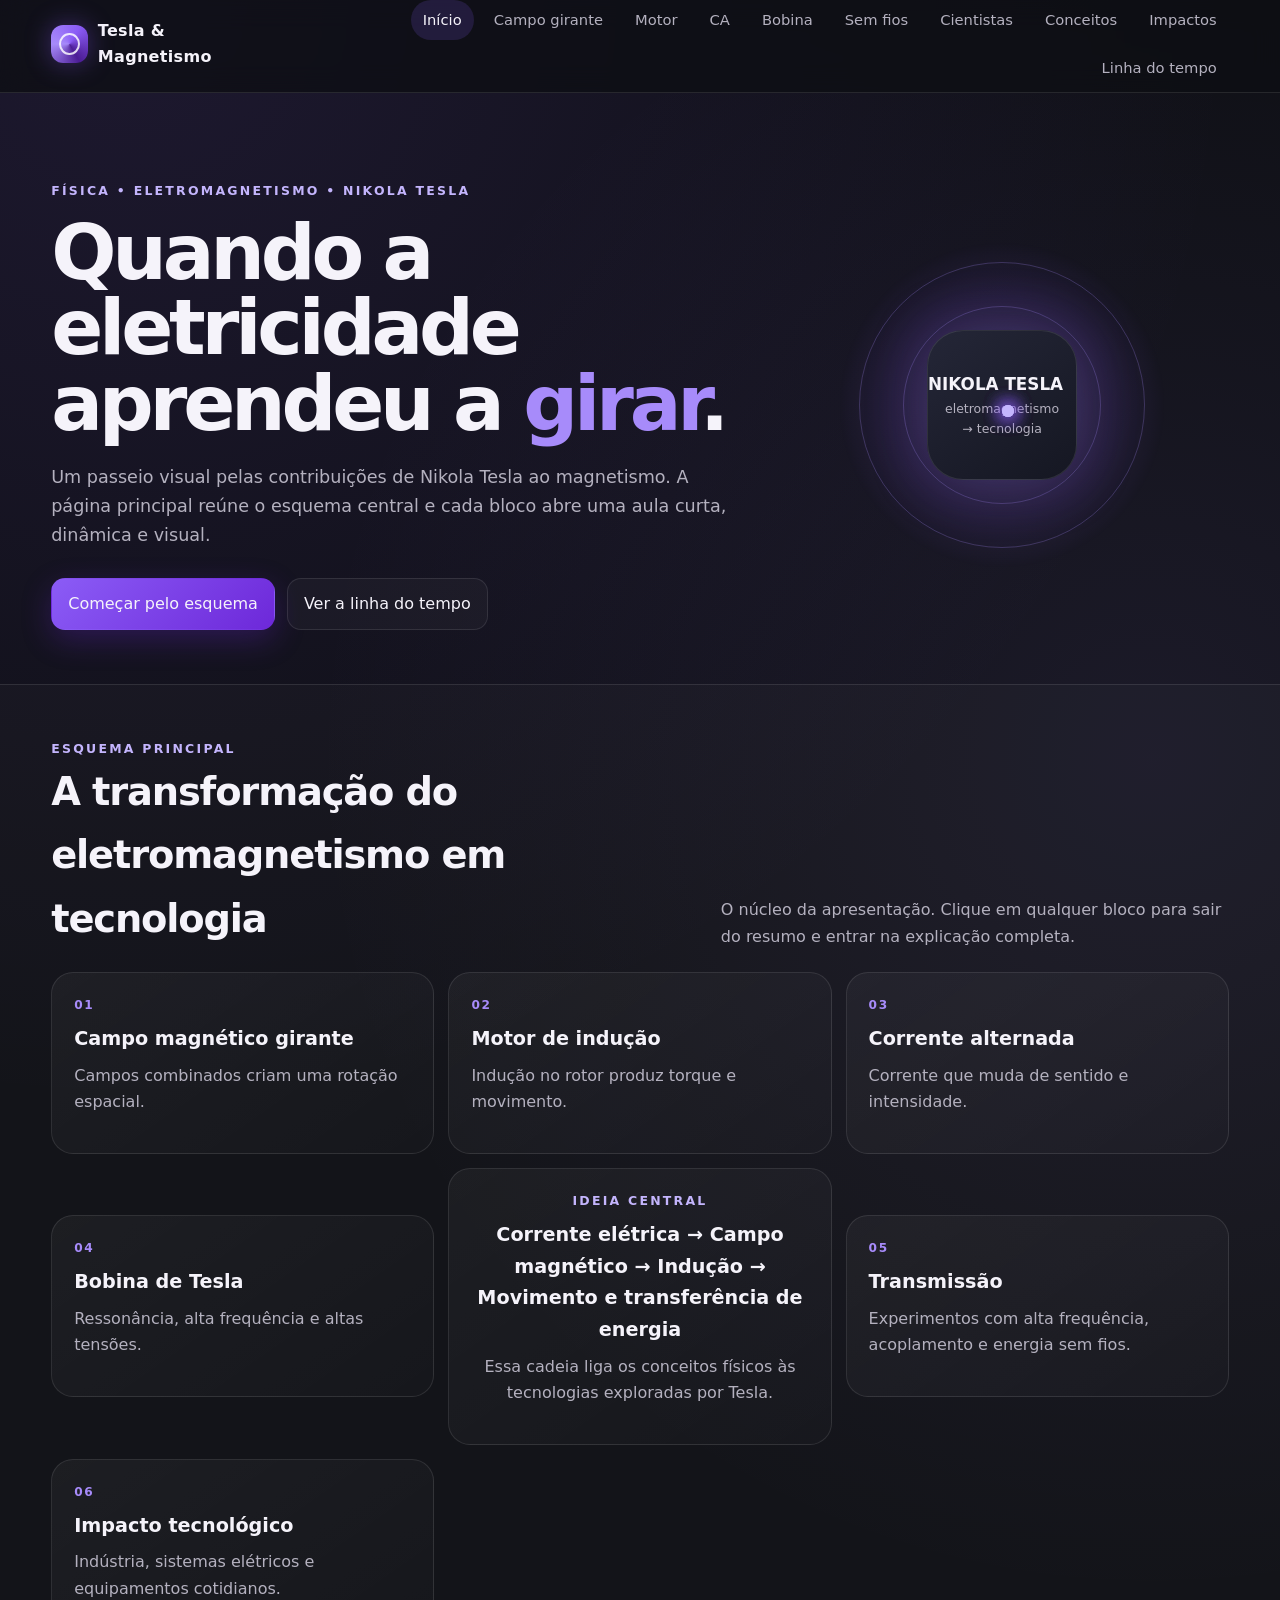
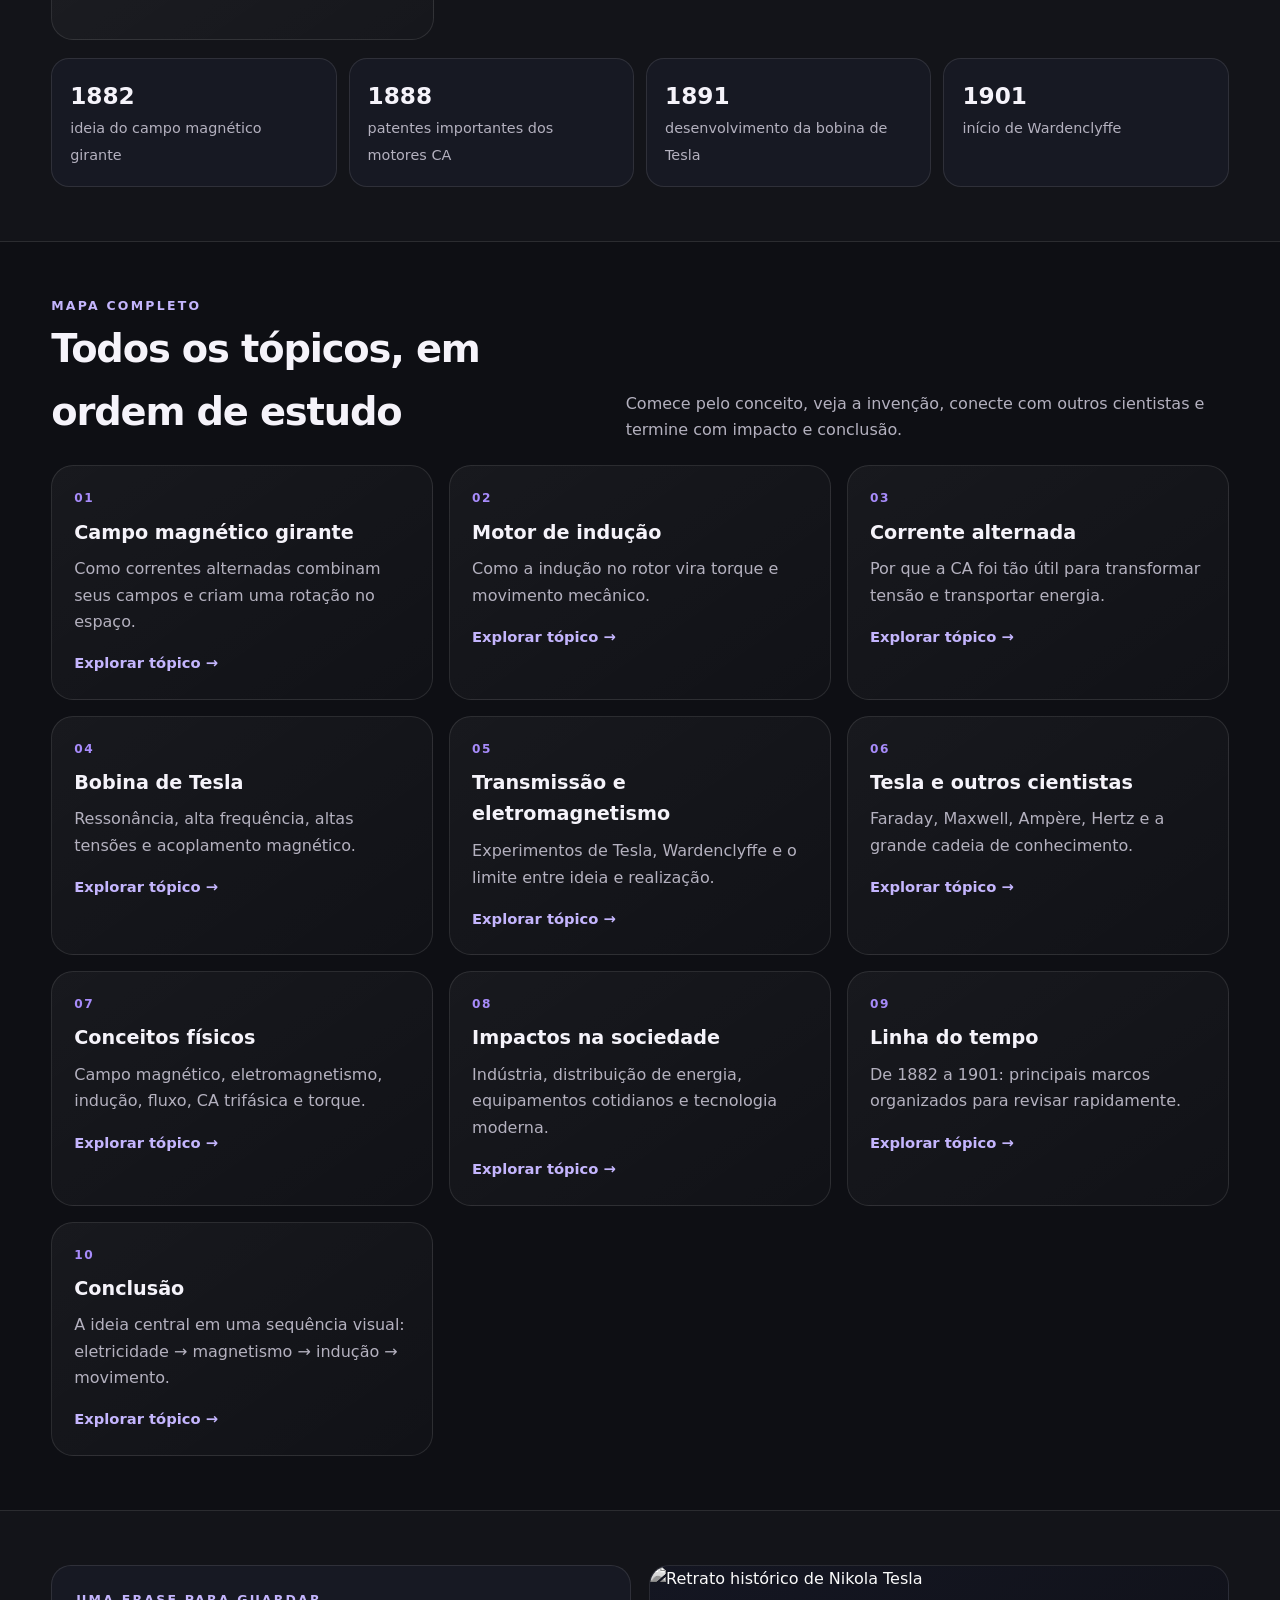
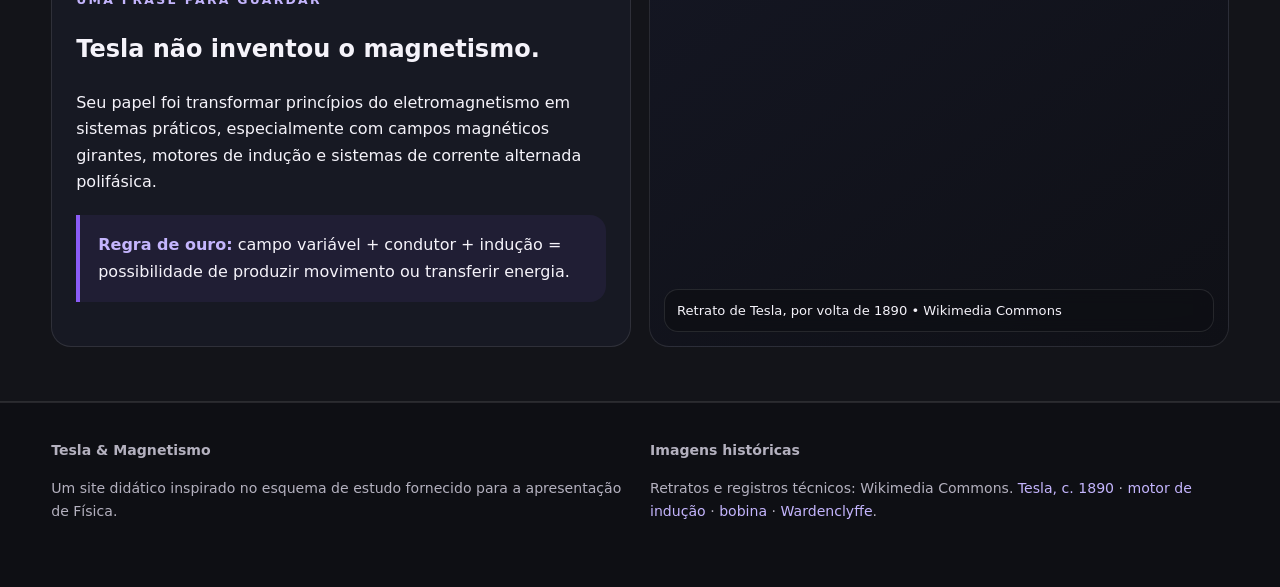
==== index.html @ 9c788060 "Add files via upload" ====
<!doctype html><html lang="pt-BR"><head><meta charset="utf-8"><meta name="viewport" content="width=device-width,initial-scale=1"><meta name="theme-color" content="#8b5cf6"><title>Tesla & Magnetismo | Início</title><link rel="stylesheet" href="style.css"></head><body><header class="topbar"><nav class="nav container">
  <a class="brand" href="index.html"><span class="brand-mark"></span><span>Tesla & Magnetismo</span></a>
  <div class="nav-links">
    <a href="index.html">Início</a>
    <a href="campo-magnetico.html">Campo girante</a>
    <a href="motor-inducao.html">Motor</a>
    <a href="corrente-alternada.html">CA</a>
    <a href="bobina-tesla.html">Bobina</a>
    <a href="transmissao.html">Sem fios</a>
    <a href="cientistas.html">Cientistas</a>
    <a href="conceitos.html">Conceitos</a>
    <a href="impactos.html">Impactos</a>
    <a href="linha-do-tempo.html">Linha do tempo</a>
  </div>
</nav>
<div class="progress"></div></header><main><section class="hero"><div class="container hero-grid"><div class="fade-in"><div class="eyebrow">Física • Eletromagnetismo • Nikola Tesla</div><h1>Quando a eletricidade aprendeu a <span style="color:var(--purple-2)">girar</span>.</h1><p class="lead">Um passeio visual pelas contribuições de Nikola Tesla ao magnetismo. A página principal reúne o esquema central e cada bloco abre uma aula curta, dinâmica e visual.</p><div class="hero-actions"><a class="btn primary" href="#esquema">Começar pelo esquema</a><a class="btn" href="linha-do-tempo.html">Ver a linha do tempo</a></div></div><div class="hero-art"><div class="core"><div class="orbit-dot"></div><div class="orbit-dot"></div><div class="orbit-dot"></div><div class="orbit-dot"></div><div class="core-center"><div><strong>NIKOLA TESLA</strong><span>eletromagnetismo → tecnologia</span></div></div></div></div></div></section>
<section class="section alt" id="esquema"><div class="container"><div class="section-head"><div><div class="eyebrow">Esquema principal</div><h2>A transformação do eletromagnetismo em tecnologia</h2></div><p>O núcleo da apresentação. Clique em qualquer bloco para sair do resumo e entrar na explicação completa.</p></div>
<div class="schema"><a class="card schema-card reveal" href="campo-magnetico.html"><div class="num">01</div><h3>Campo magnético girante</h3><p>Campos combinados criam uma rotação espacial.</p></a><a class="card schema-card reveal" href="motor-inducao.html"><div class="num">02</div><h3>Motor de indução</h3><p>Indução no rotor produz torque e movimento.</p></a><a class="card schema-card reveal" href="corrente-alternada.html"><div class="num">03</div><h3>Corrente alternada</h3><p>Corrente que muda de sentido e intensidade.</p></a><div class="schema-center card reveal"><div><div class="eyebrow">Ideia central</div><h3>Corrente elétrica → Campo magnético → Indução → Movimento e transferência de energia</h3><p>Essa cadeia liga os conceitos físicos às tecnologias exploradas por Tesla.</p></div></div><a class="card schema-card reveal" href="bobina-tesla.html"><div class="num">04</div><h3>Bobina de Tesla</h3><p>Ressonância, alta frequência e altas tensões.</p></a><a class="card schema-card reveal" href="transmissao.html"><div class="num">05</div><h3>Transmissão</h3><p>Experimentos com alta frequência, acoplamento e energia sem fios.</p></a><a class="card schema-card reveal" href="impactos.html"><div class="num">06</div><h3>Impacto tecnológico</h3><p>Indústria, sistemas elétricos e equipamentos cotidianos.</p></a></div>
<div class="fact-strip"><div class="metric reveal"><b>1882</b><span>ideia do campo magnético girante</span></div><div class="metric reveal"><b>1888</b><span>patentes importantes dos motores CA</span></div><div class="metric reveal"><b>1891</b><span>desenvolvimento da bobina de Tesla</span></div><div class="metric reveal"><b>1901</b><span>início de Wardenclyffe</span></div></div></div></section>
<section class="section"><div class="container"><div class="section-head"><div><div class="eyebrow">Mapa completo</div><h2>Todos os tópicos, em ordem de estudo</h2></div><p>Comece pelo conceito, veja a invenção, conecte com outros cientistas e termine com impacto e conclusão.</p></div><div class="grid"><article class="card reveal"><div class="num">01</div><h3>Campo magnético girante</h3><p>Como correntes alternadas combinam seus campos e criam uma rotação no espaço.</p><a class="card-link" href="campo-magnetico.html">Explorar tópico →</a></article><article class="card reveal"><div class="num">02</div><h3>Motor de indução</h3><p>Como a indução no rotor vira torque e movimento mecânico.</p><a class="card-link" href="motor-inducao.html">Explorar tópico →</a></article><article class="card reveal"><div class="num">03</div><h3>Corrente alternada</h3><p>Por que a CA foi tão útil para transformar tensão e transportar energia.</p><a class="card-link" href="corrente-alternada.html">Explorar tópico →</a></article><article class="card reveal"><div class="num">04</div><h3>Bobina de Tesla</h3><p>Ressonância, alta frequência, altas tensões e acoplamento magnético.</p><a class="card-link" href="bobina-tesla.html">Explorar tópico →</a></article><article class="card reveal"><div class="num">05</div><h3>Transmissão e eletromagnetismo</h3><p>Experimentos de Tesla, Wardenclyffe e o limite entre ideia e realização.</p><a class="card-link" href="transmissao.html">Explorar tópico →</a></article><article class="card reveal"><div class="num">06</div><h3>Tesla e outros cientistas</h3><p>Faraday, Maxwell, Ampère, Hertz e a grande cadeia de conhecimento.</p><a class="card-link" href="cientistas.html">Explorar tópico →</a></article><article class="card reveal"><div class="num">07</div><h3>Conceitos físicos</h3><p>Campo magnético, eletromagnetismo, indução, fluxo, CA trifásica e torque.</p><a class="card-link" href="conceitos.html">Explorar tópico →</a></article><article class="card reveal"><div class="num">08</div><h3>Impactos na sociedade</h3><p>Indústria, distribuição de energia, equipamentos cotidianos e tecnologia moderna.</p><a class="card-link" href="impactos.html">Explorar tópico →</a></article><article class="card reveal"><div class="num">09</div><h3>Linha do tempo</h3><p>De 1882 a 1901: principais marcos organizados para revisar rapidamente.</p><a class="card-link" href="linha-do-tempo.html">Explorar tópico →</a></article><article class="card reveal"><div class="num">10</div><h3>Conclusão</h3><p>A ideia central em uma sequência visual: eletricidade → magnetismo → indução → movimento.</p><a class="card-link" href="conclusao.html">Explorar tópico →</a></article></div></div></section>
<section class="section alt"><div class="container"><div class="lesson"><div class="text-panel reveal"><div class="eyebrow">Uma frase para guardar</div><h2>Tesla não inventou o magnetismo.</h2><p>Seu papel foi transformar princípios do eletromagnetismo em sistemas práticos, especialmente com campos magnéticos girantes, motores de indução e sistemas de corrente alternada polifásica.</p><div class="callout"><strong>Regra de ouro:</strong> campo variável + condutor + indução = possibilidade de produzir movimento ou transferir energia.</div></div><div class="visual reveal"><img src="https://commons.wikimedia.org/wiki/Special:Redirect/file/Nikola_Tesla_around_1890.jpg" alt="Retrato histórico de Nikola Tesla" style="height:100%;width:100%;object-fit:cover;object-position:center 25%;filter:grayscale(1) contrast(1.05)"><div style="position:absolute;inset:auto 14px 14px 14px;padding:10px 12px;background:rgba(14,15,20,.76);backdrop-filter:blur(8px);border:1px solid var(--line);border-radius:14px;font-size:.82rem">Retrato de Tesla, por volta de 1890 • Wikimedia Commons</div></div></div></div></section></main><footer class="footer"><div class="container footer-grid"><div><strong>Tesla & Magnetismo</strong><p>Um site didático inspirado no esquema de estudo fornecido para a apresentação de Física.</p></div><div class="credits"><strong>Imagens históricas</strong><p>Retratos e registros técnicos: Wikimedia Commons. <a href="https://commons.wikimedia.org/wiki/File:Nikola_Tesla_around_1890.jpg" target="_blank" rel="noopener">Tesla, c. 1890</a> · <a href="https://commons.wikimedia.org/wiki/File:Tesla%27s_induction_motor.jpg" target="_blank" rel="noopener">motor de indução</a> · <a href="https://commons.wikimedia.org/wiki/File:Tesla_lab_coil1.jpg" target="_blank" rel="noopener">bobina</a> · <a href="https://commons.wikimedia.org/wiki/File:Wardenclyffe_Tower.jpg" target="_blank" rel="noopener">Wardenclyffe</a>.</p></div></div></footer><script src="script.js"></script></body></html>
---- style.css ----
:root{
  --bg:#0e0f14;
  --panel:#171923;
  --panel-2:#1e202d;
  --line:rgba(255,255,255,.10);
  --text:#f5f3fa;
  --muted:#b4b1bf;
  --purple:#8b5cf6;
  --purple-2:#a78bfa;
  --purple-3:#c4b5fd;
  --glow:rgba(139,92,246,.38);
  --gray:#2a2d3a;
  --max:1180px;
  --radius:22px;
}
*{box-sizing:border-box}
html{scroll-behavior:smooth}
body{margin:0;background:radial-gradient(circle at 10% 0%,rgba(139,92,246,.12),transparent 28%),radial-gradient(circle at 90% 20%,rgba(167,139,250,.09),transparent 26%),var(--bg);color:var(--text);font-family:Inter,ui-sans-serif,system-ui,-apple-system,BlinkMacSystemFont,"Segoe UI",sans-serif;line-height:1.65}
a{color:inherit;text-decoration:none}
img{max-width:100%;display:block}
.container{width:min(var(--max),92vw);margin:auto}
.topbar{position:sticky;top:0;z-index:50;background:rgba(14,15,20,.78);backdrop-filter:blur(14px);border-bottom:1px solid var(--line)}
.nav{min-height:68px;display:flex;align-items:center;justify-content:space-between;gap:20px}
.brand{display:flex;align-items:center;gap:10px;font-weight:800;letter-spacing:.02em}
.brand-mark{width:38px;height:38px;border-radius:12px;background:conic-gradient(from 30deg,var(--purple),#4c1d95,var(--purple-2),var(--purple));box-shadow:0 0 26px var(--glow);position:relative}
.brand-mark:after{content:"";position:absolute;inset:8px;border:2px solid rgba(255,255,255,.82);border-radius:50%}
.nav-links{display:flex;flex-wrap:wrap;gap:8px;justify-content:flex-end}
.nav-links a{padding:8px 12px;border-radius:999px;color:var(--muted);font-size:.92rem}
.nav-links a:hover,.nav-links a.active{color:var(--text);background:rgba(139,92,246,.16)}
.progress{height:3px;background:linear-gradient(90deg,var(--purple),var(--purple-3));transform-origin:left;transform:scaleX(0)}
.hero{padding:88px 0 54px;position:relative;overflow:hidden}
.hero-grid{display:grid;grid-template-columns:1.2fr .8fr;align-items:center;gap:44px}
.eyebrow{text-transform:uppercase;letter-spacing:.18em;font-size:.78rem;color:var(--purple-3);font-weight:800}
h1{font-size:clamp(2.8rem,6vw,5.6rem);line-height:.98;margin:14px 0 22px;letter-spacing:-.055em}
.lead{font-size:1.1rem;color:var(--muted);max-width:700px}
.hero-actions{display:flex;gap:12px;flex-wrap:wrap;margin-top:28px}
.btn{display:inline-flex;align-items:center;justify-content:center;gap:8px;padding:12px 16px;border-radius:14px;border:1px solid var(--line);transition:.25s;background:rgba(255,255,255,.03)}
.btn.primary{background:linear-gradient(135deg,var(--purple),#6d28d9);border-color:transparent;box-shadow:0 10px 30px rgba(109,40,217,.28)}
.btn:hover{transform:translateY(-2px);border-color:rgba(196,181,253,.35)}
.hero-art{position:relative;min-height:410px;display:grid;place-items:center}
.core{width:min(330px,65vw);aspect-ratio:1;border-radius:50%;display:grid;place-items:center;background:radial-gradient(circle,rgba(196,181,253,.18),rgba(139,92,246,.12) 45%,transparent 70%);position:relative}
.core:before,.core:after{content:"";position:absolute;border:1px solid rgba(167,139,250,.25);border-radius:50%}
.core:before{inset:22px;animation:spin 16s linear infinite}.core:after{inset:66px;animation:spin-rev 10s linear infinite}
.core-center{width:150px;height:150px;border-radius:36px;background:linear-gradient(145deg,#242637,#151722);border:1px solid var(--line);display:grid;place-items:center;box-shadow:0 0 60px rgba(139,92,246,.25)}
.core-center strong{font-size:1.05rem;display:block}.core-center span{font-size:.78rem;color:var(--muted);display:block;text-align:center;padding:0 15px}
.orbit-dot{position:absolute;width:12px;height:12px;border-radius:50%;background:var(--purple-3);box-shadow:0 0 18px var(--purple);animation:orbit 6s linear infinite;top:50%;left:50%;transform-origin:-130px 0}
.orbit-dot:nth-child(2){animation-delay:-1.5s;transform-origin:-95px 0}.orbit-dot:nth-child(3){animation-delay:-3s;transform-origin:-160px 0}.orbit-dot:nth-child(4){animation-delay:-4.5s;transform-origin:-110px 0}
.section{padding:54px 0}.section.alt{background:rgba(255,255,255,.018);border-block:1px solid var(--line)}
.section-head{display:flex;align-items:end;justify-content:space-between;gap:20px;margin-bottom:22px}.section-head h2{margin:0;font-size:clamp(1.7rem,3vw,2.6rem);letter-spacing:-.03em}.section-head p{margin:0;color:var(--muted);max-width:640px}
.grid{display:grid;grid-template-columns:repeat(3,1fr);gap:16px}.grid.two{grid-template-columns:repeat(2,1fr)}
.card{background:linear-gradient(145deg,rgba(255,255,255,.045),rgba(255,255,255,.015));border:1px solid var(--line);border-radius:var(--radius);padding:22px;position:relative;overflow:hidden;transition:.28s}.card:hover{transform:translateY(-5px);border-color:rgba(167,139,250,.35);box-shadow:0 16px 45px rgba(0,0,0,.26)}
.card .num{font-size:.76rem;color:var(--purple-2);font-weight:800;letter-spacing:.13em;text-transform:uppercase}.card h3{margin:8px 0 8px;font-size:1.2rem}.card p{color:var(--muted);margin:0 0 15px}.card-link{color:var(--purple-3);font-weight:700;font-size:.92rem}
.schema{display:grid;grid-template-columns:repeat(3,1fr);gap:14px;align-items:center;position:relative}.schema-center{grid-column:2;grid-row:2;min-height:160px;display:grid;place-items:center;text-align:center}.schema-card{min-height:145px}.arrow{display:grid;place-items:center;color:var(--purple-3);font-size:1.5rem}
.fact-strip{display:grid;grid-template-columns:repeat(4,1fr);gap:12px;margin-top:18px}.metric{padding:18px;background:var(--panel);border:1px solid var(--line);border-radius:18px}.metric b{display:block;font-size:1.45rem}.metric span{color:var(--muted);font-size:.9rem}
.page-hero{padding:58px 0 26px}.breadcrumbs{color:var(--muted);font-size:.9rem;margin-bottom:18px}.page-title{display:grid;grid-template-columns:1fr .72fr;gap:28px;align-items:center}.page-title h1{font-size:clamp(2.4rem,5vw,4.4rem);margin:0 0 16px}.hero-photo{border-radius:22px;overflow:hidden;border:1px solid var(--line);background:#111}.hero-photo img{width:100%;height:360px;object-fit:cover}.caption{padding:10px 14px;background:#12131a;color:var(--muted);font-size:.78rem}
.callout{border-left:4px solid var(--purple);background:rgba(139,92,246,.08);padding:17px 18px;border-radius:0 16px 16px 0;margin:20px 0}.callout strong{color:var(--purple-3)}
.lesson{display:grid;grid-template-columns:1fr 1fr;gap:18px;align-items:stretch}.visual{min-height:300px;background:linear-gradient(145deg,#141622,#0f1016);border:1px solid var(--line);border-radius:20px;display:grid;place-items:center;overflow:hidden;position:relative}.text-panel{padding:24px;border-radius:20px;background:var(--panel);border:1px solid var(--line)}
.pills{display:flex;flex-wrap:wrap;gap:8px}.pill{padding:7px 10px;border-radius:999px;background:rgba(139,92,246,.12);border:1px solid rgba(167,139,250,.2);color:var(--purple-3);font-size:.83rem}
.steps{display:grid;gap:12px}.step{display:grid;grid-template-columns:46px 1fr;gap:14px;align-items:start;padding:15px;border-radius:18px;background:var(--panel);border:1px solid var(--line)}.step-no{width:46px;height:46px;border-radius:14px;background:rgba(139,92,246,.16);display:grid;place-items:center;color:var(--purple-3);font-weight:800}.step h4{margin:0 0 4px}.step p{margin:0;color:var(--muted)}
.accordion{border:1px solid var(--line);border-radius:16px;overflow:hidden}.acc-item+ .acc-item{border-top:1px solid var(--line)}.acc-btn{width:100%;display:flex;justify-content:space-between;gap:12px;border:0;background:var(--panel);color:var(--text);padding:17px 18px;text-align:left;font:inherit;cursor:pointer}.acc-content{max-height:0;overflow:hidden;transition:max-height .3s ease;background:#13141b}.acc-content>div{padding:0 18px 17px;color:var(--muted)}
.timeline{position:relative;padding:10px 0}.timeline:before{content:"";position:absolute;left:18px;top:0;bottom:0;width:2px;background:linear-gradient(var(--purple),rgba(139,92,246,.05))}.time-item{position:relative;padding:0 0 20px 58px}.time-dot{position:absolute;left:9px;top:5px;width:20px;height:20px;border-radius:50%;background:#171923;border:2px solid var(--purple-2);box-shadow:0 0 16px var(--glow)}.time-btn{display:block;width:100%;text-align:left;border:1px solid var(--line);background:var(--panel);color:var(--text);padding:17px;border-radius:18px;cursor:pointer}.time-btn small{color:var(--purple-3);font-weight:800}.time-btn h3{margin:6px 0}.time-detail{display:none;color:var(--muted);padding:12px 2px 0}.time-item.open .time-detail{display:block}
.wave-wrap{width:92%;max-width:620px}.wave-svg{width:100%;height:auto;overflow:visible}.wave-path{fill:none;stroke:var(--purple-3);stroke-width:3;filter:drop-shadow(0 0 8px rgba(139,92,246,.45))}.grid-line{stroke:rgba(255,255,255,.08);stroke-width:1}.wave-controls{display:flex;gap:12px;align-items:center;justify-content:center;margin-top:15px}.wave-controls input{accent-color:var(--purple);width:220px}
.rotor-scene{width:280px;height:280px;border:1px solid rgba(167,139,250,.22);border-radius:50%;position:relative;background:radial-gradient(circle,rgba(139,92,246,.09),transparent 55%)}.rotor{position:absolute;inset:74px;border-radius:50%;border:12px solid #55596b;display:grid;place-items:center;animation:spin 3.2s linear infinite}.rotor-core{width:62px;height:62px;border-radius:50%;background:#262938;border:1px solid var(--line)}.coil-arm{position:absolute;width:55px;height:16px;background:linear-gradient(90deg,#5b5e70,var(--purple-2));border-radius:999px;left:112px;top:45px;transform-origin:28px 95px;transform:rotate(0deg)}.coil-arm.a{transform:rotate(0deg)}.coil-arm.b{transform:rotate(120deg)}.coil-arm.c{transform:rotate(240deg)}
.coil-visual{width:260px;height:320px;position:relative}.coil-body{position:absolute;left:50%;transform:translateX(-50%);bottom:30px;width:110px;height:210px;border-radius:55px 55px 38px 38px;background:repeating-linear-gradient(to bottom,#6b4bb8 0 5px,#2a203f 5px 10px);border:1px solid rgba(196,181,253,.35);box-shadow:0 0 34px rgba(139,92,246,.18)}.coil-top{position:absolute;left:50%;transform:translateX(-50%);top:12px;width:150px;height:64px;border-radius:50%;background:radial-gradient(circle at 42% 38%,#e8dcff,#8b5cf6 45%,#2c2142 70%);filter:drop-shadow(0 0 20px rgba(139,92,246,.5))}.spark{position:absolute;width:3px;height:78px;background:linear-gradient(var(--purple-3),transparent);top:54px;left:128px;transform-origin:bottom center;animation:zap .85s infinite alternate;filter:drop-shadow(0 0 10px var(--purple-3))}.spark.s2{transform:rotate(25deg);animation-delay:.2s}.spark.s3{transform:rotate(-25deg);animation-delay:.4s}
.flow{display:grid;grid-template-columns:repeat(5,1fr);gap:8px;width:92%;max-width:760px;align-items:center}.station{padding:14px 8px;text-align:center;border:1px solid var(--line);border-radius:16px;background:var(--panel);font-size:.85rem}.pulse{height:3px;background:var(--line);position:relative;overflow:hidden}.pulse:after{content:"";position:absolute;inset:0;width:32%;background:linear-gradient(90deg,transparent,var(--purple-3),transparent);animation:flow 1.5s linear infinite}
.chain{display:grid;grid-template-columns:repeat(4,1fr);gap:0;align-items:center}.chain .node{padding:18px 14px;border:1px solid var(--line);background:var(--panel);text-align:center;position:relative}.chain .node:first-child{border-radius:18px 0 0 18px}.chain .node:last-child{border-radius:0 18px 18px 0}.chain .node:not(:last-child):after{content:"→";position:absolute;right:-13px;top:50%;transform:translateY(-50%);z-index:2;color:var(--purple-3);font-size:1.6rem}
.filter-row{display:flex;flex-wrap:wrap;gap:8px;margin-bottom:14px}.filter-btn{border:1px solid var(--line);background:var(--panel);color:var(--muted);padding:9px 12px;border-radius:999px;cursor:pointer}.filter-btn.active{background:rgba(139,92,246,.16);color:var(--text);border-color:rgba(167,139,250,.25)}
.table-wrap{overflow:auto;border:1px solid var(--line);border-radius:18px}.data-table{width:100%;border-collapse:collapse;min-width:700px;background:var(--panel)}.data-table th,.data-table td{padding:14px 16px;border-bottom:1px solid var(--line);text-align:left;vertical-align:top}.data-table th{color:var(--purple-3);font-size:.85rem;text-transform:uppercase;letter-spacing:.06em}.data-table td{color:var(--muted)}
.quiz{display:grid;gap:12px}.quiz-q{font-size:1.08rem;font-weight:800}.quiz button{padding:12px 14px;border-radius:14px;background:var(--panel);border:1px solid var(--line);color:var(--text);cursor:pointer;text-align:left}.quiz button.correct{border-color:rgba(34,197,94,.45);background:rgba(34,197,94,.1)}.quiz button.wrong{border-color:rgba(248,113,113,.45);background:rgba(248,113,113,.08)}.quiz-feedback{min-height:28px;color:var(--purple-3);font-weight:700}
.footer{padding:36px 0 50px;border-top:1px solid var(--line);color:var(--muted);font-size:.88rem}.footer-grid{display:grid;grid-template-columns:1fr 1fr;gap:20px}.credits a{color:var(--purple-3)}
.reveal{opacity:0;transform:translateY(18px);transition:opacity .6s ease,transform .6s ease}.reveal.visible{opacity:1;transform:none}
.fade-in{animation:fade .8s ease both}
@keyframes spin{to{transform:rotate(360deg)}}
@keyframes spin-rev{to{transform:rotate(-360deg)}}
@keyframes orbit{to{transform:rotate(360deg)}}
@keyframes zap{from{height:55px;opacity:.55}to{height:100px;opacity:1}}
@keyframes flow{from{transform:translateX(-120%)}to{transform:translateX(420%)}}
@keyframes fade{from{opacity:0;transform:translateY(12px)}to{opacity:1;transform:none}}
@media (max-width:950px){.hero-grid,.page-title,.lesson{grid-template-columns:1fr}.hero-art{min-height:320px}.grid{grid-template-columns:repeat(2,1fr)}.fact-strip{grid-template-columns:repeat(2,1fr)}}
@media (max-width:700px){.nav{align-items:flex-start;padding:10px 0}.nav-links{display:none}.schema{grid-template-columns:1fr}.schema-center{grid-column:auto;grid-row:auto}.grid,.grid.two,.fact-strip,.chain,.footer-grid{grid-template-columns:1fr}.chain .node{border-radius:18px!important;margin-bottom:26px}.chain .node:not(:last-child):after{content:"↓";right:auto;left:50%;top:auto;bottom:-26px;transform:translateX(-50%)}.page-hero{padding-top:36px}}
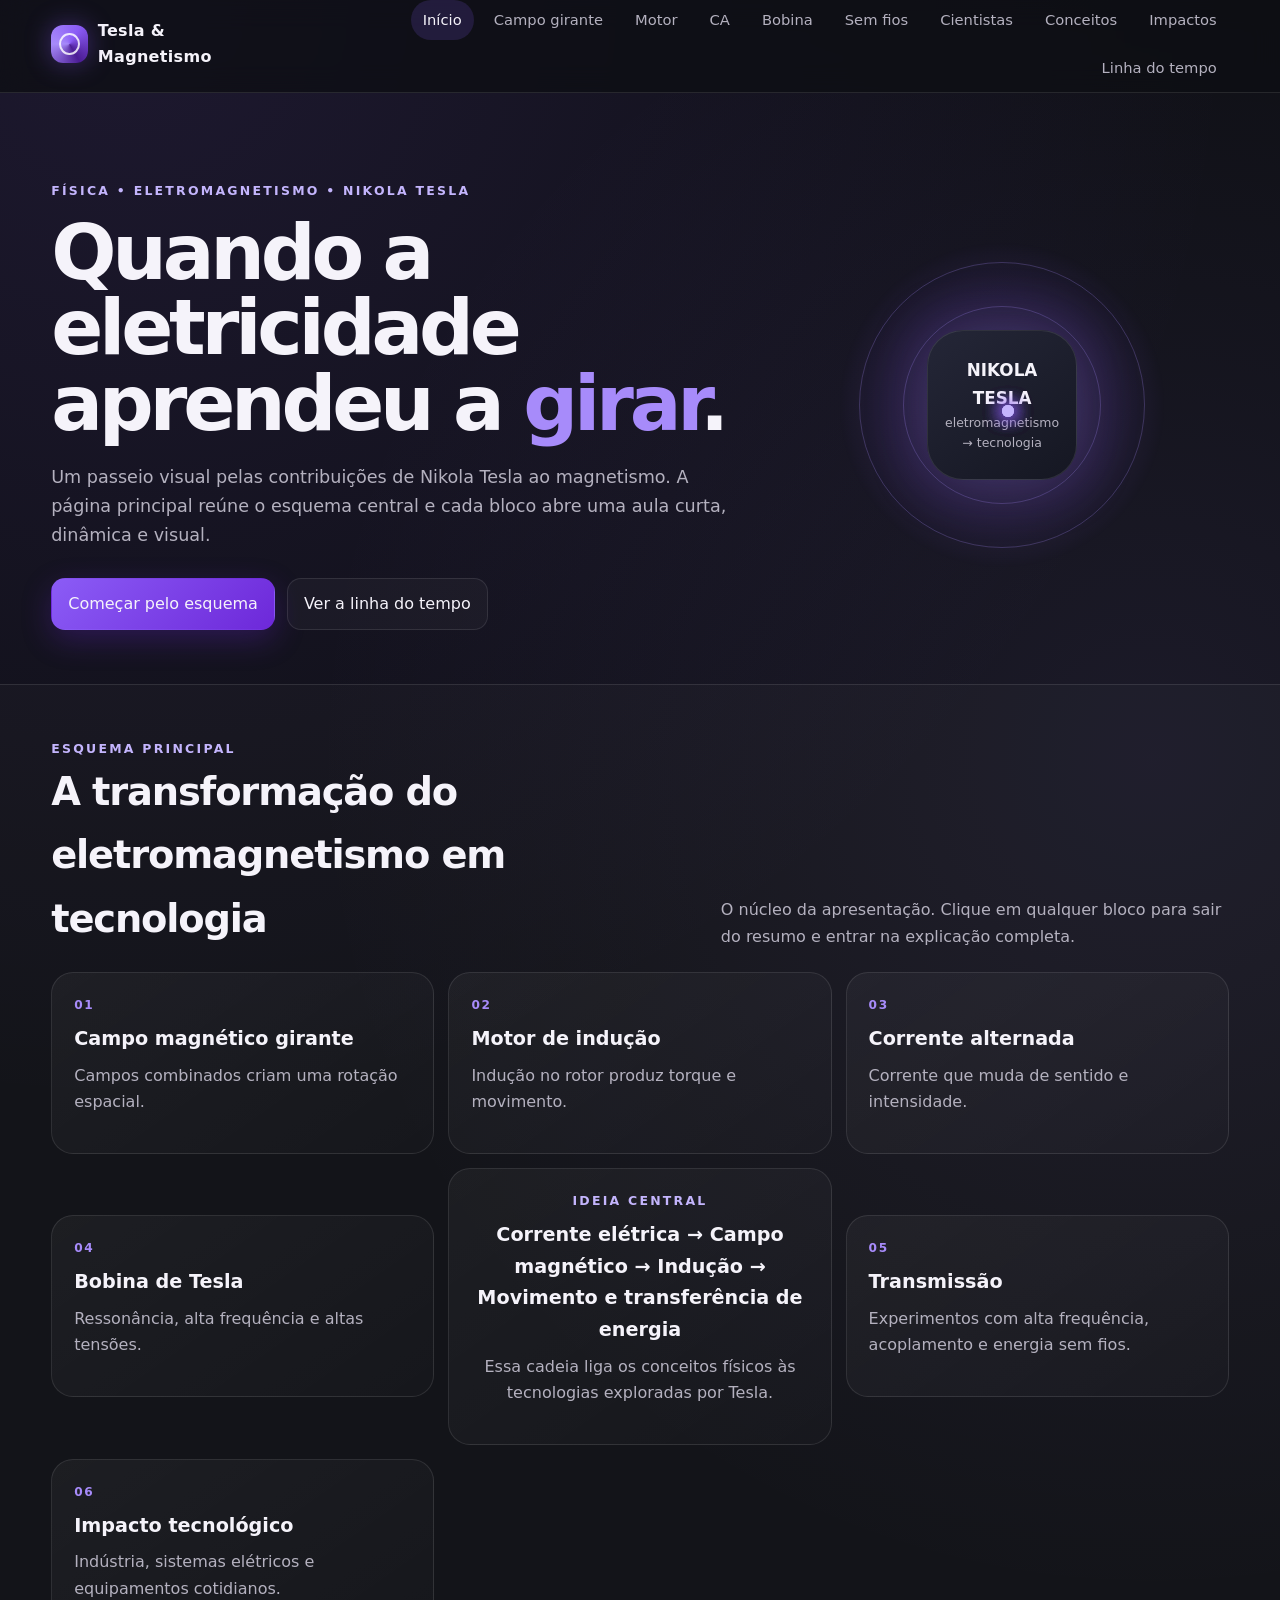
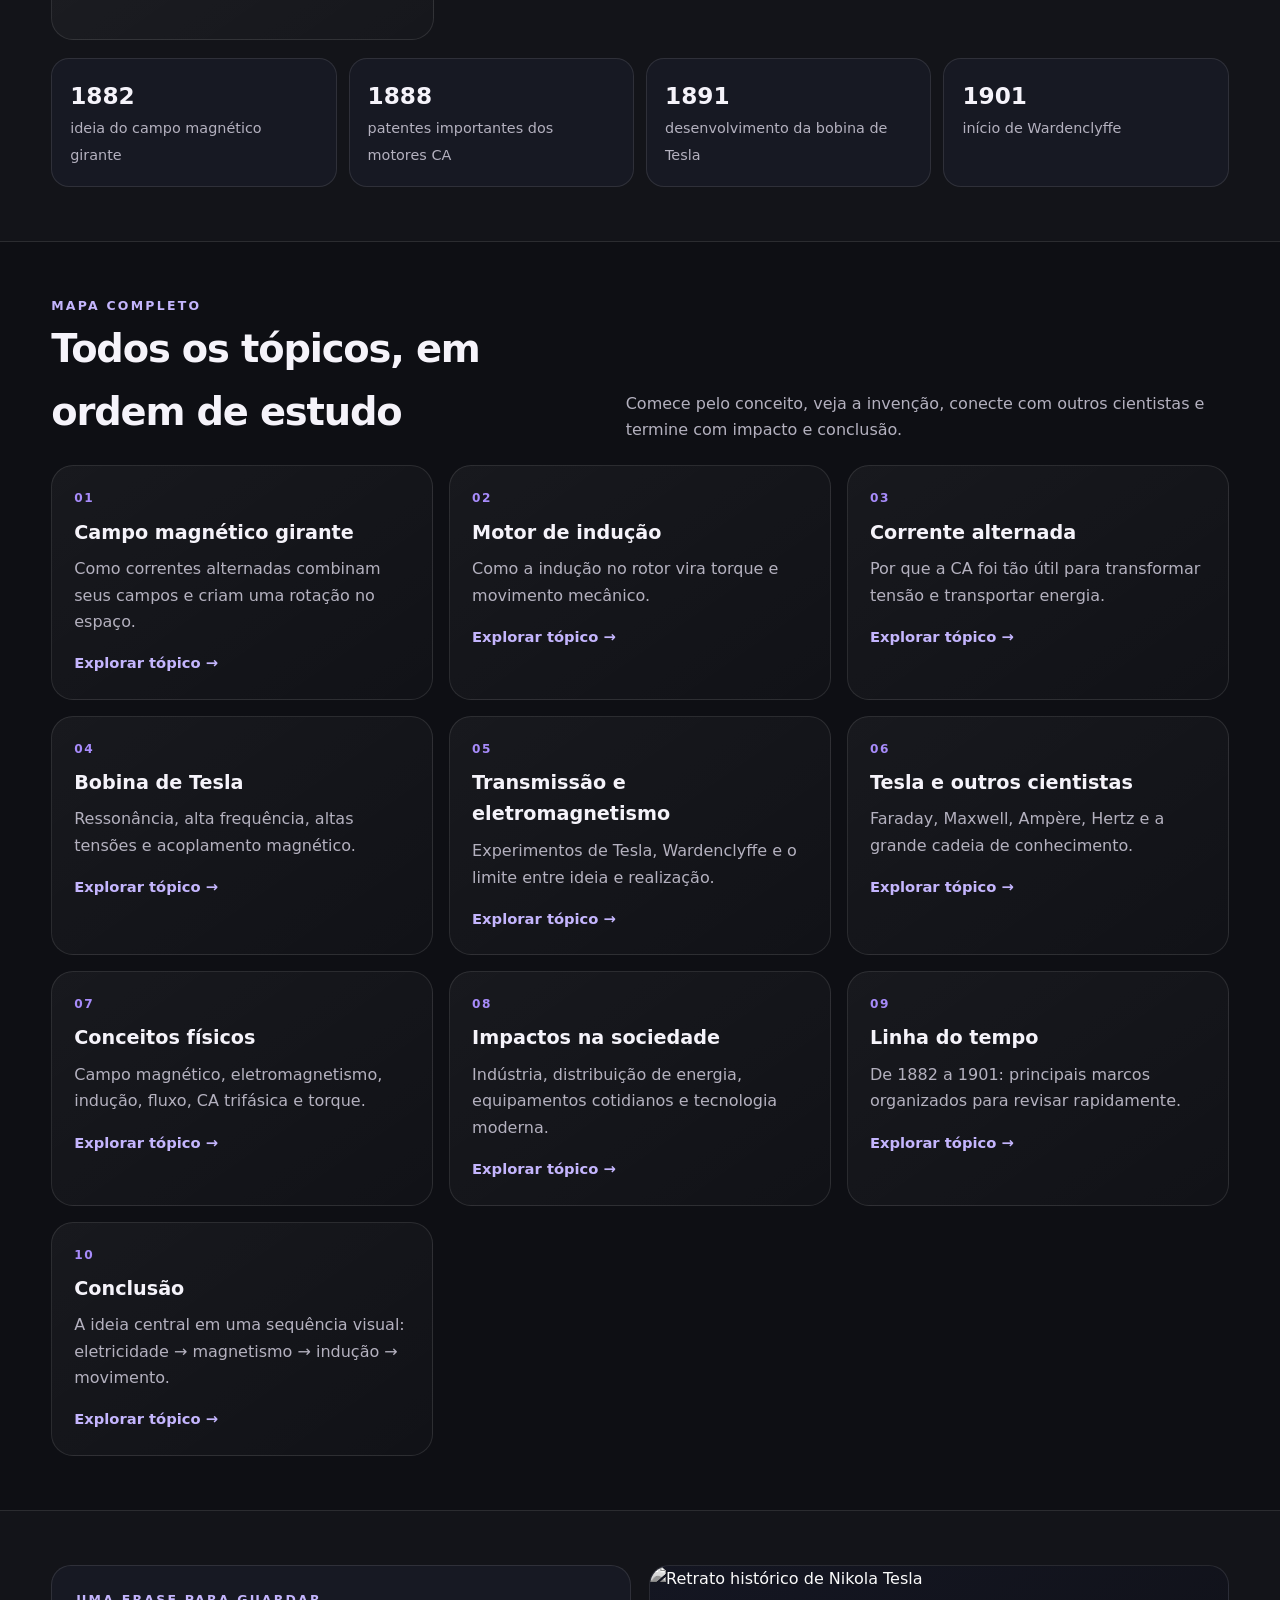
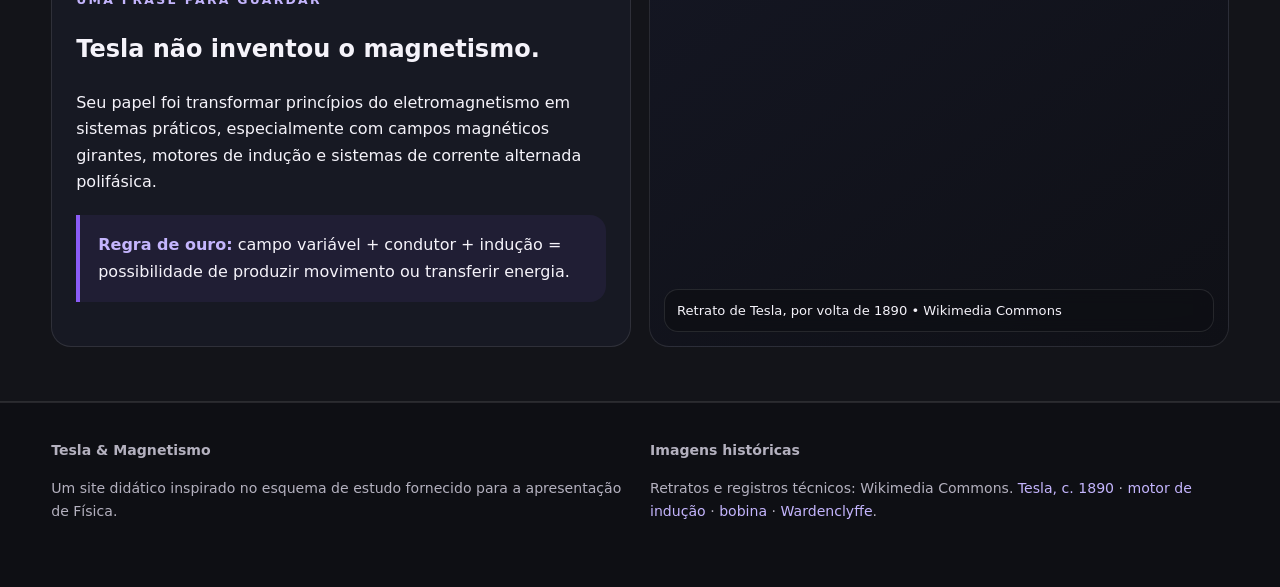
==== commit 450972fc: "mudei linha .core-center strong {style} e organizei os arquivos" ====
--- a/index.html
+++ b/index.html
@@ -1,21 +1,221 @@
-<!doctype html><html lang="pt-BR"><head><meta charset="utf-8"><meta name="viewport" content="width=device-width,initial-scale=1"><meta name="theme-color" content="#8b5cf6"><title>Tesla & Magnetismo | Início</title><link rel="stylesheet" href="style.css"></head><body><header class="topbar"><nav class="nav container">
-  <a class="brand" href="index.html"><span class="brand-mark"></span><span>Tesla & Magnetismo</span></a>
-  <div class="nav-links">
-    <a href="index.html">Início</a>
-    <a href="campo-magnetico.html">Campo girante</a>
-    <a href="motor-inducao.html">Motor</a>
-    <a href="corrente-alternada.html">CA</a>
-    <a href="bobina-tesla.html">Bobina</a>
-    <a href="transmissao.html">Sem fios</a>
-    <a href="cientistas.html">Cientistas</a>
-    <a href="conceitos.html">Conceitos</a>
-    <a href="impactos.html">Impactos</a>
-    <a href="linha-do-tempo.html">Linha do tempo</a>
-  </div>
-</nav>
-<div class="progress"></div></header><main><section class="hero"><div class="container hero-grid"><div class="fade-in"><div class="eyebrow">Física • Eletromagnetismo • Nikola Tesla</div><h1>Quando a eletricidade aprendeu a <span style="color:var(--purple-2)">girar</span>.</h1><p class="lead">Um passeio visual pelas contribuições de Nikola Tesla ao magnetismo. A página principal reúne o esquema central e cada bloco abre uma aula curta, dinâmica e visual.</p><div class="hero-actions"><a class="btn primary" href="#esquema">Começar pelo esquema</a><a class="btn" href="linha-do-tempo.html">Ver a linha do tempo</a></div></div><div class="hero-art"><div class="core"><div class="orbit-dot"></div><div class="orbit-dot"></div><div class="orbit-dot"></div><div class="orbit-dot"></div><div class="core-center"><div><strong>NIKOLA TESLA</strong><span>eletromagnetismo → tecnologia</span></div></div></div></div></div></section>
-<section class="section alt" id="esquema"><div class="container"><div class="section-head"><div><div class="eyebrow">Esquema principal</div><h2>A transformação do eletromagnetismo em tecnologia</h2></div><p>O núcleo da apresentação. Clique em qualquer bloco para sair do resumo e entrar na explicação completa.</p></div>
-<div class="schema"><a class="card schema-card reveal" href="campo-magnetico.html"><div class="num">01</div><h3>Campo magnético girante</h3><p>Campos combinados criam uma rotação espacial.</p></a><a class="card schema-card reveal" href="motor-inducao.html"><div class="num">02</div><h3>Motor de indução</h3><p>Indução no rotor produz torque e movimento.</p></a><a class="card schema-card reveal" href="corrente-alternada.html"><div class="num">03</div><h3>Corrente alternada</h3><p>Corrente que muda de sentido e intensidade.</p></a><div class="schema-center card reveal"><div><div class="eyebrow">Ideia central</div><h3>Corrente elétrica → Campo magnético → Indução → Movimento e transferência de energia</h3><p>Essa cadeia liga os conceitos físicos às tecnologias exploradas por Tesla.</p></div></div><a class="card schema-card reveal" href="bobina-tesla.html"><div class="num">04</div><h3>Bobina de Tesla</h3><p>Ressonância, alta frequência e altas tensões.</p></a><a class="card schema-card reveal" href="transmissao.html"><div class="num">05</div><h3>Transmissão</h3><p>Experimentos com alta frequência, acoplamento e energia sem fios.</p></a><a class="card schema-card reveal" href="impactos.html"><div class="num">06</div><h3>Impacto tecnológico</h3><p>Indústria, sistemas elétricos e equipamentos cotidianos.</p></a></div>
-<div class="fact-strip"><div class="metric reveal"><b>1882</b><span>ideia do campo magnético girante</span></div><div class="metric reveal"><b>1888</b><span>patentes importantes dos motores CA</span></div><div class="metric reveal"><b>1891</b><span>desenvolvimento da bobina de Tesla</span></div><div class="metric reveal"><b>1901</b><span>início de Wardenclyffe</span></div></div></div></section>
-<section class="section"><div class="container"><div class="section-head"><div><div class="eyebrow">Mapa completo</div><h2>Todos os tópicos, em ordem de estudo</h2></div><p>Comece pelo conceito, veja a invenção, conecte com outros cientistas e termine com impacto e conclusão.</p></div><div class="grid"><article class="card reveal"><div class="num">01</div><h3>Campo magnético girante</h3><p>Como correntes alternadas combinam seus campos e criam uma rotação no espaço.</p><a class="card-link" href="campo-magnetico.html">Explorar tópico →</a></article><article class="card reveal"><div class="num">02</div><h3>Motor de indução</h3><p>Como a indução no rotor vira torque e movimento mecânico.</p><a class="card-link" href="motor-inducao.html">Explorar tópico →</a></article><article class="card reveal"><div class="num">03</div><h3>Corrente alternada</h3><p>Por que a CA foi tão útil para transformar tensão e transportar energia.</p><a class="card-link" href="corrente-alternada.html">Explorar tópico →</a></article><article class="card reveal"><div class="num">04</div><h3>Bobina de Tesla</h3><p>Ressonância, alta frequência, altas tensões e acoplamento magnético.</p><a class="card-link" href="bobina-tesla.html">Explorar tópico →</a></article><article class="card reveal"><div class="num">05</div><h3>Transmissão e eletromagnetismo</h3><p>Experimentos de Tesla, Wardenclyffe e o limite entre ideia e realização.</p><a class="card-link" href="transmissao.html">Explorar tópico →</a></article><article class="card reveal"><div class="num">06</div><h3>Tesla e outros cientistas</h3><p>Faraday, Maxwell, Ampère, Hertz e a grande cadeia de conhecimento.</p><a class="card-link" href="cientistas.html">Explorar tópico →</a></article><article class="card reveal"><div class="num">07</div><h3>Conceitos físicos</h3><p>Campo magnético, eletromagnetismo, indução, fluxo, CA trifásica e torque.</p><a class="card-link" href="conceitos.html">Explorar tópico →</a></article><article class="card reveal"><div class="num">08</div><h3>Impactos na sociedade</h3><p>Indústria, distribuição de energia, equipamentos cotidianos e tecnologia moderna.</p><a class="card-link" href="impactos.html">Explorar tópico →</a></article><article class="card reveal"><div class="num">09</div><h3>Linha do tempo</h3><p>De 1882 a 1901: principais marcos organizados para revisar rapidamente.</p><a class="card-link" href="linha-do-tempo.html">Explorar tópico →</a></article><article class="card reveal"><div class="num">10</div><h3>Conclusão</h3><p>A ideia central em uma sequência visual: eletricidade → magnetismo → indução → movimento.</p><a class="card-link" href="conclusao.html">Explorar tópico →</a></article></div></div></section>
-<section class="section alt"><div class="container"><div class="lesson"><div class="text-panel reveal"><div class="eyebrow">Uma frase para guardar</div><h2>Tesla não inventou o magnetismo.</h2><p>Seu papel foi transformar princípios do eletromagnetismo em sistemas práticos, especialmente com campos magnéticos girantes, motores de indução e sistemas de corrente alternada polifásica.</p><div class="callout"><strong>Regra de ouro:</strong> campo variável + condutor + indução = possibilidade de produzir movimento ou transferir energia.</div></div><div class="visual reveal"><img src="https://commons.wikimedia.org/wiki/Special:Redirect/file/Nikola_Tesla_around_1890.jpg" alt="Retrato histórico de Nikola Tesla" style="height:100%;width:100%;object-fit:cover;object-position:center 25%;filter:grayscale(1) contrast(1.05)"><div style="position:absolute;inset:auto 14px 14px 14px;padding:10px 12px;background:rgba(14,15,20,.76);backdrop-filter:blur(8px);border:1px solid var(--line);border-radius:14px;font-size:.82rem">Retrato de Tesla, por volta de 1890 • Wikimedia Commons</div></div></div></div></section></main><footer class="footer"><div class="container footer-grid"><div><strong>Tesla & Magnetismo</strong><p>Um site didático inspirado no esquema de estudo fornecido para a apresentação de Física.</p></div><div class="credits"><strong>Imagens históricas</strong><p>Retratos e registros técnicos: Wikimedia Commons. <a href="https://commons.wikimedia.org/wiki/File:Nikola_Tesla_around_1890.jpg" target="_blank" rel="noopener">Tesla, c. 1890</a> · <a href="https://commons.wikimedia.org/wiki/File:Tesla%27s_induction_motor.jpg" target="_blank" rel="noopener">motor de indução</a> · <a href="https://commons.wikimedia.org/wiki/File:Tesla_lab_coil1.jpg" target="_blank" rel="noopener">bobina</a> · <a href="https://commons.wikimedia.org/wiki/File:Wardenclyffe_Tower.jpg" target="_blank" rel="noopener">Wardenclyffe</a>.</p></div></div></footer><script src="script.js"></script></body></html>+<!doctype html>
+<html lang="pt-BR">
+
+<head>
+  <meta charset="utf-8">
+  <meta name="viewport" content="width=device-width,initial-scale=1">
+  <meta name="theme-color" content="#8b5cf6">
+  <title>Tesla & Magnetismo | Início</title>
+  <link rel="stylesheet" href="style.css">
+</head>
+
+<body>
+  <header class="topbar">
+    <nav class="nav container">
+      <a class="brand" href="index.html"><span class="brand-mark"></span><span>Tesla & Magnetismo</span></a>
+      <div class="nav-links">
+        <a href="index.html">Início</a>
+        <a href="campo-magnetico.html">Campo girante</a>
+        <a href="motor-inducao.html">Motor</a>
+        <a href="corrente-alternada.html">CA</a>
+        <a href="bobina-tesla.html">Bobina</a>
+        <a href="transmissao.html">Sem fios</a>
+        <a href="cientistas.html">Cientistas</a>
+        <a href="conceitos.html">Conceitos</a>
+        <a href="impactos.html">Impactos</a>
+        <a href="linha-do-tempo.html">Linha do tempo</a>
+      </div>
+    </nav>
+    <div class="progress"></div>
+  </header>
+  <main>
+    <section class="hero">
+      <div class="container hero-grid">
+        <div class="fade-in">
+          <div class="eyebrow">Física • Eletromagnetismo • Nikola Tesla</div>
+          <h1>Quando a eletricidade aprendeu a <span style="color:var(--purple-2)">girar</span>.</h1>
+          <p class="lead">Um passeio visual pelas contribuições de Nikola Tesla ao magnetismo. A página principal reúne
+            o esquema central e cada bloco abre uma aula curta, dinâmica e visual.</p>
+          <div class="hero-actions"><a class="btn primary" href="#esquema">Começar pelo esquema</a><a class="btn"
+              href="linha-do-tempo.html">Ver a linha do tempo</a></div>
+        </div>
+        <div class="hero-art">
+          <div class="core">
+            <div class="orbit-dot"></div>
+            <div class="orbit-dot"></div>
+            <div class="orbit-dot"></div>
+            <div class="orbit-dot"></div>
+            <div class="core-center">
+              <div><strong>NIKOLA TESLA</strong><span>eletromagnetismo → tecnologia</span></div>
+            </div>
+          </div>
+        </div>
+      </div>
+    </section>
+    <section class="section alt" id="esquema">
+      <div class="container">
+        <div class="section-head">
+          <div>
+            <div class="eyebrow">Esquema principal</div>
+            <h2>A transformação do eletromagnetismo em tecnologia</h2>
+          </div>
+          <p>O núcleo da apresentação. Clique em qualquer bloco para sair do resumo e entrar na explicação completa.</p>
+        </div>
+        <div class="schema"><a class="card schema-card reveal" href="campo-magnetico.html">
+            <div class="num">01</div>
+            <h3>Campo magnético girante</h3>
+            <p>Campos combinados criam uma rotação espacial.</p>
+          </a><a class="card schema-card reveal" href="motor-inducao.html">
+            <div class="num">02</div>
+            <h3>Motor de indução</h3>
+            <p>Indução no rotor produz torque e movimento.</p>
+          </a><a class="card schema-card reveal" href="corrente-alternada.html">
+            <div class="num">03</div>
+            <h3>Corrente alternada</h3>
+            <p>Corrente que muda de sentido e intensidade.</p>
+          </a>
+          <div class="schema-center card reveal">
+            <div>
+              <div class="eyebrow">Ideia central</div>
+              <h3>Corrente elétrica → Campo magnético → Indução → Movimento e transferência de energia</h3>
+              <p>Essa cadeia liga os conceitos físicos às tecnologias exploradas por Tesla.</p>
+            </div>
+          </div><a class="card schema-card reveal" href="bobina-tesla.html">
+            <div class="num">04</div>
+            <h3>Bobina de Tesla</h3>
+            <p>Ressonância, alta frequência e altas tensões.</p>
+          </a><a class="card schema-card reveal" href="transmissao.html">
+            <div class="num">05</div>
+            <h3>Transmissão</h3>
+            <p>Experimentos com alta frequência, acoplamento e energia sem fios.</p>
+          </a><a class="card schema-card reveal" href="impactos.html">
+            <div class="num">06</div>
+            <h3>Impacto tecnológico</h3>
+            <p>Indústria, sistemas elétricos e equipamentos cotidianos.</p>
+          </a>
+        </div>
+        <div class="fact-strip">
+          <div class="metric reveal"><b>1882</b><span>ideia do campo magnético girante</span></div>
+          <div class="metric reveal"><b>1888</b><span>patentes importantes dos motores CA</span></div>
+          <div class="metric reveal"><b>1891</b><span>desenvolvimento da bobina de Tesla</span></div>
+          <div class="metric reveal"><b>1901</b><span>início de Wardenclyffe</span></div>
+        </div>
+      </div>
+    </section>
+    <section class="section">
+      <div class="container">
+        <div class="section-head">
+          <div>
+            <div class="eyebrow">Mapa completo</div>
+            <h2>Todos os tópicos, em ordem de estudo</h2>
+          </div>
+          <p>Comece pelo conceito, veja a invenção, conecte com outros cientistas e termine com impacto e conclusão.</p>
+        </div>
+        <div class="grid">
+          <article class="card reveal">
+            <div class="num">01</div>
+            <h3>Campo magnético girante</h3>
+            <p>Como correntes alternadas combinam seus campos e criam uma rotação no espaço.</p><a class="card-link"
+              href="campo-magnetico.html">Explorar tópico →</a>
+          </article>
+          <article class="card reveal">
+            <div class="num">02</div>
+            <h3>Motor de indução</h3>
+            <p>Como a indução no rotor vira torque e movimento mecânico.</p><a class="card-link"
+              href="motor-inducao.html">Explorar tópico →</a>
+          </article>
+          <article class="card reveal">
+            <div class="num">03</div>
+            <h3>Corrente alternada</h3>
+            <p>Por que a CA foi tão útil para transformar tensão e transportar energia.</p><a class="card-link"
+              href="corrente-alternada.html">Explorar tópico →</a>
+          </article>
+          <article class="card reveal">
+            <div class="num">04</div>
+            <h3>Bobina de Tesla</h3>
+            <p>Ressonância, alta frequência, altas tensões e acoplamento magnético.</p><a class="card-link"
+              href="bobina-tesla.html">Explorar tópico →</a>
+          </article>
+          <article class="card reveal">
+            <div class="num">05</div>
+            <h3>Transmissão e eletromagnetismo</h3>
+            <p>Experimentos de Tesla, Wardenclyffe e o limite entre ideia e realização.</p><a class="card-link"
+              href="transmissao.html">Explorar tópico →</a>
+          </article>
+          <article class="card reveal">
+            <div class="num">06</div>
+            <h3>Tesla e outros cientistas</h3>
+            <p>Faraday, Maxwell, Ampère, Hertz e a grande cadeia de conhecimento.</p><a class="card-link"
+              href="cientistas.html">Explorar tópico →</a>
+          </article>
+          <article class="card reveal">
+            <div class="num">07</div>
+            <h3>Conceitos físicos</h3>
+            <p>Campo magnético, eletromagnetismo, indução, fluxo, CA trifásica e torque.</p><a class="card-link"
+              href="conceitos.html">Explorar tópico →</a>
+          </article>
+          <article class="card reveal">
+            <div class="num">08</div>
+            <h3>Impactos na sociedade</h3>
+            <p>Indústria, distribuição de energia, equipamentos cotidianos e tecnologia moderna.</p><a class="card-link"
+              href="impactos.html">Explorar tópico →</a>
+          </article>
+          <article class="card reveal">
+            <div class="num">09</div>
+            <h3>Linha do tempo</h3>
+            <p>De 1882 a 1901: principais marcos organizados para revisar rapidamente.</p><a class="card-link"
+              href="linha-do-tempo.html">Explorar tópico →</a>
+          </article>
+          <article class="card reveal">
+            <div class="num">10</div>
+            <h3>Conclusão</h3>
+            <p>A ideia central em uma sequência visual: eletricidade → magnetismo → indução → movimento.</p><a
+              class="card-link" href="conclusao.html">Explorar tópico →</a>
+          </article>
+        </div>
+      </div>
+    </section>
+    <section class="section alt">
+      <div class="container">
+        <div class="lesson">
+          <div class="text-panel reveal">
+            <div class="eyebrow">Uma frase para guardar</div>
+            <h2>Tesla não inventou o magnetismo.</h2>
+            <p>Seu papel foi transformar princípios do eletromagnetismo em sistemas práticos, especialmente com campos
+              magnéticos girantes, motores de indução e sistemas de corrente alternada polifásica.</p>
+            <div class="callout"><strong>Regra de ouro:</strong> campo variável + condutor + indução = possibilidade de
+              produzir movimento ou transferir energia.</div>
+          </div>
+          <div class="visual reveal"><img
+              src="https://commons.wikimedia.org/wiki/Special:Redirect/file/Nikola_Tesla_around_1890.jpg"
+              alt="Retrato histórico de Nikola Tesla"
+              style="height:100%;width:100%;object-fit:cover;object-position:center 25%;filter:grayscale(1) contrast(1.05)">
+            <div
+              style="position:absolute;inset:auto 14px 14px 14px;padding:10px 12px;background:rgba(14,15,20,.76);backdrop-filter:blur(8px);border:1px solid var(--line);border-radius:14px;font-size:.82rem">
+              Retrato de Tesla, por volta de 1890 • Wikimedia Commons</div>
+          </div>
+        </div>
+      </div>
+    </section>
+  </main>
+  <footer class="footer">
+    <div class="container footer-grid">
+      <div><strong>Tesla & Magnetismo</strong>
+        <p>Um site didático inspirado no esquema de estudo fornecido para a apresentação de Física.</p>
+      </div>
+      <div class="credits"><strong>Imagens históricas</strong>
+        <p>Retratos e registros técnicos: Wikimedia Commons. <a
+            href="https://commons.wikimedia.org/wiki/File:Nikola_Tesla_around_1890.jpg" target="_blank"
+            rel="noopener">Tesla, c. 1890</a> · <a
+            href="https://commons.wikimedia.org/wiki/File:Tesla%27s_induction_motor.jpg" target="_blank"
+            rel="noopener">motor de indução</a> · <a href="https://commons.wikimedia.org/wiki/File:Tesla_lab_coil1.jpg"
+            target="_blank" rel="noopener">bobina</a> · <a
+            href="https://commons.wikimedia.org/wiki/File:Wardenclyffe_Tower.jpg" target="_blank"
+            rel="noopener">Wardenclyffe</a>.</p>
+      </div>
+    </div>
+  </footer>
+  <script src="script.js"></script>
+</body>
+
+</html>
--- a/style.css
+++ b/style.css
@@ -1,80 +1,1079 @@
-:root{
-  --bg:#0e0f14;
-  --panel:#171923;
-  --panel-2:#1e202d;
-  --line:rgba(255,255,255,.10);
-  --text:#f5f3fa;
-  --muted:#b4b1bf;
-  --purple:#8b5cf6;
-  --purple-2:#a78bfa;
-  --purple-3:#c4b5fd;
-  --glow:rgba(139,92,246,.38);
-  --gray:#2a2d3a;
-  --max:1180px;
-  --radius:22px;
-}
-*{box-sizing:border-box}
-html{scroll-behavior:smooth}
-body{margin:0;background:radial-gradient(circle at 10% 0%,rgba(139,92,246,.12),transparent 28%),radial-gradient(circle at 90% 20%,rgba(167,139,250,.09),transparent 26%),var(--bg);color:var(--text);font-family:Inter,ui-sans-serif,system-ui,-apple-system,BlinkMacSystemFont,"Segoe UI",sans-serif;line-height:1.65}
-a{color:inherit;text-decoration:none}
-img{max-width:100%;display:block}
-.container{width:min(var(--max),92vw);margin:auto}
-.topbar{position:sticky;top:0;z-index:50;background:rgba(14,15,20,.78);backdrop-filter:blur(14px);border-bottom:1px solid var(--line)}
-.nav{min-height:68px;display:flex;align-items:center;justify-content:space-between;gap:20px}
-.brand{display:flex;align-items:center;gap:10px;font-weight:800;letter-spacing:.02em}
-.brand-mark{width:38px;height:38px;border-radius:12px;background:conic-gradient(from 30deg,var(--purple),#4c1d95,var(--purple-2),var(--purple));box-shadow:0 0 26px var(--glow);position:relative}
-.brand-mark:after{content:"";position:absolute;inset:8px;border:2px solid rgba(255,255,255,.82);border-radius:50%}
-.nav-links{display:flex;flex-wrap:wrap;gap:8px;justify-content:flex-end}
-.nav-links a{padding:8px 12px;border-radius:999px;color:var(--muted);font-size:.92rem}
-.nav-links a:hover,.nav-links a.active{color:var(--text);background:rgba(139,92,246,.16)}
-.progress{height:3px;background:linear-gradient(90deg,var(--purple),var(--purple-3));transform-origin:left;transform:scaleX(0)}
-.hero{padding:88px 0 54px;position:relative;overflow:hidden}
-.hero-grid{display:grid;grid-template-columns:1.2fr .8fr;align-items:center;gap:44px}
-.eyebrow{text-transform:uppercase;letter-spacing:.18em;font-size:.78rem;color:var(--purple-3);font-weight:800}
-h1{font-size:clamp(2.8rem,6vw,5.6rem);line-height:.98;margin:14px 0 22px;letter-spacing:-.055em}
-.lead{font-size:1.1rem;color:var(--muted);max-width:700px}
-.hero-actions{display:flex;gap:12px;flex-wrap:wrap;margin-top:28px}
-.btn{display:inline-flex;align-items:center;justify-content:center;gap:8px;padding:12px 16px;border-radius:14px;border:1px solid var(--line);transition:.25s;background:rgba(255,255,255,.03)}
-.btn.primary{background:linear-gradient(135deg,var(--purple),#6d28d9);border-color:transparent;box-shadow:0 10px 30px rgba(109,40,217,.28)}
-.btn:hover{transform:translateY(-2px);border-color:rgba(196,181,253,.35)}
-.hero-art{position:relative;min-height:410px;display:grid;place-items:center}
-.core{width:min(330px,65vw);aspect-ratio:1;border-radius:50%;display:grid;place-items:center;background:radial-gradient(circle,rgba(196,181,253,.18),rgba(139,92,246,.12) 45%,transparent 70%);position:relative}
-.core:before,.core:after{content:"";position:absolute;border:1px solid rgba(167,139,250,.25);border-radius:50%}
-.core:before{inset:22px;animation:spin 16s linear infinite}.core:after{inset:66px;animation:spin-rev 10s linear infinite}
-.core-center{width:150px;height:150px;border-radius:36px;background:linear-gradient(145deg,#242637,#151722);border:1px solid var(--line);display:grid;place-items:center;box-shadow:0 0 60px rgba(139,92,246,.25)}
-.core-center strong{font-size:1.05rem;display:block}.core-center span{font-size:.78rem;color:var(--muted);display:block;text-align:center;padding:0 15px}
-.orbit-dot{position:absolute;width:12px;height:12px;border-radius:50%;background:var(--purple-3);box-shadow:0 0 18px var(--purple);animation:orbit 6s linear infinite;top:50%;left:50%;transform-origin:-130px 0}
-.orbit-dot:nth-child(2){animation-delay:-1.5s;transform-origin:-95px 0}.orbit-dot:nth-child(3){animation-delay:-3s;transform-origin:-160px 0}.orbit-dot:nth-child(4){animation-delay:-4.5s;transform-origin:-110px 0}
-.section{padding:54px 0}.section.alt{background:rgba(255,255,255,.018);border-block:1px solid var(--line)}
-.section-head{display:flex;align-items:end;justify-content:space-between;gap:20px;margin-bottom:22px}.section-head h2{margin:0;font-size:clamp(1.7rem,3vw,2.6rem);letter-spacing:-.03em}.section-head p{margin:0;color:var(--muted);max-width:640px}
-.grid{display:grid;grid-template-columns:repeat(3,1fr);gap:16px}.grid.two{grid-template-columns:repeat(2,1fr)}
-.card{background:linear-gradient(145deg,rgba(255,255,255,.045),rgba(255,255,255,.015));border:1px solid var(--line);border-radius:var(--radius);padding:22px;position:relative;overflow:hidden;transition:.28s}.card:hover{transform:translateY(-5px);border-color:rgba(167,139,250,.35);box-shadow:0 16px 45px rgba(0,0,0,.26)}
-.card .num{font-size:.76rem;color:var(--purple-2);font-weight:800;letter-spacing:.13em;text-transform:uppercase}.card h3{margin:8px 0 8px;font-size:1.2rem}.card p{color:var(--muted);margin:0 0 15px}.card-link{color:var(--purple-3);font-weight:700;font-size:.92rem}
-.schema{display:grid;grid-template-columns:repeat(3,1fr);gap:14px;align-items:center;position:relative}.schema-center{grid-column:2;grid-row:2;min-height:160px;display:grid;place-items:center;text-align:center}.schema-card{min-height:145px}.arrow{display:grid;place-items:center;color:var(--purple-3);font-size:1.5rem}
-.fact-strip{display:grid;grid-template-columns:repeat(4,1fr);gap:12px;margin-top:18px}.metric{padding:18px;background:var(--panel);border:1px solid var(--line);border-radius:18px}.metric b{display:block;font-size:1.45rem}.metric span{color:var(--muted);font-size:.9rem}
-.page-hero{padding:58px 0 26px}.breadcrumbs{color:var(--muted);font-size:.9rem;margin-bottom:18px}.page-title{display:grid;grid-template-columns:1fr .72fr;gap:28px;align-items:center}.page-title h1{font-size:clamp(2.4rem,5vw,4.4rem);margin:0 0 16px}.hero-photo{border-radius:22px;overflow:hidden;border:1px solid var(--line);background:#111}.hero-photo img{width:100%;height:360px;object-fit:cover}.caption{padding:10px 14px;background:#12131a;color:var(--muted);font-size:.78rem}
-.callout{border-left:4px solid var(--purple);background:rgba(139,92,246,.08);padding:17px 18px;border-radius:0 16px 16px 0;margin:20px 0}.callout strong{color:var(--purple-3)}
-.lesson{display:grid;grid-template-columns:1fr 1fr;gap:18px;align-items:stretch}.visual{min-height:300px;background:linear-gradient(145deg,#141622,#0f1016);border:1px solid var(--line);border-radius:20px;display:grid;place-items:center;overflow:hidden;position:relative}.text-panel{padding:24px;border-radius:20px;background:var(--panel);border:1px solid var(--line)}
-.pills{display:flex;flex-wrap:wrap;gap:8px}.pill{padding:7px 10px;border-radius:999px;background:rgba(139,92,246,.12);border:1px solid rgba(167,139,250,.2);color:var(--purple-3);font-size:.83rem}
-.steps{display:grid;gap:12px}.step{display:grid;grid-template-columns:46px 1fr;gap:14px;align-items:start;padding:15px;border-radius:18px;background:var(--panel);border:1px solid var(--line)}.step-no{width:46px;height:46px;border-radius:14px;background:rgba(139,92,246,.16);display:grid;place-items:center;color:var(--purple-3);font-weight:800}.step h4{margin:0 0 4px}.step p{margin:0;color:var(--muted)}
-.accordion{border:1px solid var(--line);border-radius:16px;overflow:hidden}.acc-item+ .acc-item{border-top:1px solid var(--line)}.acc-btn{width:100%;display:flex;justify-content:space-between;gap:12px;border:0;background:var(--panel);color:var(--text);padding:17px 18px;text-align:left;font:inherit;cursor:pointer}.acc-content{max-height:0;overflow:hidden;transition:max-height .3s ease;background:#13141b}.acc-content>div{padding:0 18px 17px;color:var(--muted)}
-.timeline{position:relative;padding:10px 0}.timeline:before{content:"";position:absolute;left:18px;top:0;bottom:0;width:2px;background:linear-gradient(var(--purple),rgba(139,92,246,.05))}.time-item{position:relative;padding:0 0 20px 58px}.time-dot{position:absolute;left:9px;top:5px;width:20px;height:20px;border-radius:50%;background:#171923;border:2px solid var(--purple-2);box-shadow:0 0 16px var(--glow)}.time-btn{display:block;width:100%;text-align:left;border:1px solid var(--line);background:var(--panel);color:var(--text);padding:17px;border-radius:18px;cursor:pointer}.time-btn small{color:var(--purple-3);font-weight:800}.time-btn h3{margin:6px 0}.time-detail{display:none;color:var(--muted);padding:12px 2px 0}.time-item.open .time-detail{display:block}
-.wave-wrap{width:92%;max-width:620px}.wave-svg{width:100%;height:auto;overflow:visible}.wave-path{fill:none;stroke:var(--purple-3);stroke-width:3;filter:drop-shadow(0 0 8px rgba(139,92,246,.45))}.grid-line{stroke:rgba(255,255,255,.08);stroke-width:1}.wave-controls{display:flex;gap:12px;align-items:center;justify-content:center;margin-top:15px}.wave-controls input{accent-color:var(--purple);width:220px}
-.rotor-scene{width:280px;height:280px;border:1px solid rgba(167,139,250,.22);border-radius:50%;position:relative;background:radial-gradient(circle,rgba(139,92,246,.09),transparent 55%)}.rotor{position:absolute;inset:74px;border-radius:50%;border:12px solid #55596b;display:grid;place-items:center;animation:spin 3.2s linear infinite}.rotor-core{width:62px;height:62px;border-radius:50%;background:#262938;border:1px solid var(--line)}.coil-arm{position:absolute;width:55px;height:16px;background:linear-gradient(90deg,#5b5e70,var(--purple-2));border-radius:999px;left:112px;top:45px;transform-origin:28px 95px;transform:rotate(0deg)}.coil-arm.a{transform:rotate(0deg)}.coil-arm.b{transform:rotate(120deg)}.coil-arm.c{transform:rotate(240deg)}
-.coil-visual{width:260px;height:320px;position:relative}.coil-body{position:absolute;left:50%;transform:translateX(-50%);bottom:30px;width:110px;height:210px;border-radius:55px 55px 38px 38px;background:repeating-linear-gradient(to bottom,#6b4bb8 0 5px,#2a203f 5px 10px);border:1px solid rgba(196,181,253,.35);box-shadow:0 0 34px rgba(139,92,246,.18)}.coil-top{position:absolute;left:50%;transform:translateX(-50%);top:12px;width:150px;height:64px;border-radius:50%;background:radial-gradient(circle at 42% 38%,#e8dcff,#8b5cf6 45%,#2c2142 70%);filter:drop-shadow(0 0 20px rgba(139,92,246,.5))}.spark{position:absolute;width:3px;height:78px;background:linear-gradient(var(--purple-3),transparent);top:54px;left:128px;transform-origin:bottom center;animation:zap .85s infinite alternate;filter:drop-shadow(0 0 10px var(--purple-3))}.spark.s2{transform:rotate(25deg);animation-delay:.2s}.spark.s3{transform:rotate(-25deg);animation-delay:.4s}
-.flow{display:grid;grid-template-columns:repeat(5,1fr);gap:8px;width:92%;max-width:760px;align-items:center}.station{padding:14px 8px;text-align:center;border:1px solid var(--line);border-radius:16px;background:var(--panel);font-size:.85rem}.pulse{height:3px;background:var(--line);position:relative;overflow:hidden}.pulse:after{content:"";position:absolute;inset:0;width:32%;background:linear-gradient(90deg,transparent,var(--purple-3),transparent);animation:flow 1.5s linear infinite}
-.chain{display:grid;grid-template-columns:repeat(4,1fr);gap:0;align-items:center}.chain .node{padding:18px 14px;border:1px solid var(--line);background:var(--panel);text-align:center;position:relative}.chain .node:first-child{border-radius:18px 0 0 18px}.chain .node:last-child{border-radius:0 18px 18px 0}.chain .node:not(:last-child):after{content:"→";position:absolute;right:-13px;top:50%;transform:translateY(-50%);z-index:2;color:var(--purple-3);font-size:1.6rem}
-.filter-row{display:flex;flex-wrap:wrap;gap:8px;margin-bottom:14px}.filter-btn{border:1px solid var(--line);background:var(--panel);color:var(--muted);padding:9px 12px;border-radius:999px;cursor:pointer}.filter-btn.active{background:rgba(139,92,246,.16);color:var(--text);border-color:rgba(167,139,250,.25)}
-.table-wrap{overflow:auto;border:1px solid var(--line);border-radius:18px}.data-table{width:100%;border-collapse:collapse;min-width:700px;background:var(--panel)}.data-table th,.data-table td{padding:14px 16px;border-bottom:1px solid var(--line);text-align:left;vertical-align:top}.data-table th{color:var(--purple-3);font-size:.85rem;text-transform:uppercase;letter-spacing:.06em}.data-table td{color:var(--muted)}
-.quiz{display:grid;gap:12px}.quiz-q{font-size:1.08rem;font-weight:800}.quiz button{padding:12px 14px;border-radius:14px;background:var(--panel);border:1px solid var(--line);color:var(--text);cursor:pointer;text-align:left}.quiz button.correct{border-color:rgba(34,197,94,.45);background:rgba(34,197,94,.1)}.quiz button.wrong{border-color:rgba(248,113,113,.45);background:rgba(248,113,113,.08)}.quiz-feedback{min-height:28px;color:var(--purple-3);font-weight:700}
-.footer{padding:36px 0 50px;border-top:1px solid var(--line);color:var(--muted);font-size:.88rem}.footer-grid{display:grid;grid-template-columns:1fr 1fr;gap:20px}.credits a{color:var(--purple-3)}
-.reveal{opacity:0;transform:translateY(18px);transition:opacity .6s ease,transform .6s ease}.reveal.visible{opacity:1;transform:none}
-.fade-in{animation:fade .8s ease both}
-@keyframes spin{to{transform:rotate(360deg)}}
-@keyframes spin-rev{to{transform:rotate(-360deg)}}
-@keyframes orbit{to{transform:rotate(360deg)}}
-@keyframes zap{from{height:55px;opacity:.55}to{height:100px;opacity:1}}
-@keyframes flow{from{transform:translateX(-120%)}to{transform:translateX(420%)}}
-@keyframes fade{from{opacity:0;transform:translateY(12px)}to{opacity:1;transform:none}}
-@media (max-width:950px){.hero-grid,.page-title,.lesson{grid-template-columns:1fr}.hero-art{min-height:320px}.grid{grid-template-columns:repeat(2,1fr)}.fact-strip{grid-template-columns:repeat(2,1fr)}}
-@media (max-width:700px){.nav{align-items:flex-start;padding:10px 0}.nav-links{display:none}.schema{grid-template-columns:1fr}.schema-center{grid-column:auto;grid-row:auto}.grid,.grid.two,.fact-strip,.chain,.footer-grid{grid-template-columns:1fr}.chain .node{border-radius:18px!important;margin-bottom:26px}.chain .node:not(:last-child):after{content:"↓";right:auto;left:50%;top:auto;bottom:-26px;transform:translateX(-50%)}.page-hero{padding-top:36px}}
+:root {
+  --bg: #0e0f14;
+  --panel: #171923;
+  --panel-2: #1e202d;
+  --line: rgba(255, 255, 255, .10);
+  --text: #f5f3fa;
+  --muted: #b4b1bf;
+  --purple: #8b5cf6;
+  --purple-2: #a78bfa;
+  --purple-3: #c4b5fd;
+  --glow: rgba(139, 92, 246, .38);
+  --gray: #2a2d3a;
+  --max: 1180px;
+  --radius: 22px;
+}
+
+* {
+  box-sizing: border-box
+}
+
+html {
+  scroll-behavior: smooth
+}
+
+body {
+  margin: 0;
+  background: radial-gradient(circle at 10% 0%, rgba(139, 92, 246, .12), transparent 28%), radial-gradient(circle at 90% 20%, rgba(167, 139, 250, .09), transparent 26%), var(--bg);
+  color: var(--text);
+  font-family: Inter, ui-sans-serif, system-ui, -apple-system, BlinkMacSystemFont, "Segoe UI", sans-serif;
+  line-height: 1.65
+}
+
+a {
+  color: inherit;
+  text-decoration: none
+}
+
+img {
+  max-width: 100%;
+  display: block
+}
+
+.container {
+  width: min(var(--max), 92vw);
+  margin: auto
+}
+
+.topbar {
+  position: sticky;
+  top: 0;
+  z-index: 50;
+  background: rgba(14, 15, 20, .78);
+  backdrop-filter: blur(14px);
+  border-bottom: 1px solid var(--line)
+}
+
+.nav {
+  min-height: 68px;
+  display: flex;
+  align-items: center;
+  justify-content: space-between;
+  gap: 20px
+}
+
+.brand {
+  display: flex;
+  align-items: center;
+  gap: 10px;
+  font-weight: 800;
+  letter-spacing: .02em
+}
+
+.brand-mark {
+  width: 38px;
+  height: 38px;
+  border-radius: 12px;
+  background: conic-gradient(from 30deg, var(--purple), #4c1d95, var(--purple-2), var(--purple));
+  box-shadow: 0 0 26px var(--glow);
+  position: relative
+}
+
+.brand-mark:after {
+  content: "";
+  position: absolute;
+  inset: 8px;
+  border: 2px solid rgba(255, 255, 255, .82);
+  border-radius: 50%
+}
+
+.nav-links {
+  display: flex;
+  flex-wrap: wrap;
+  gap: 8px;
+  justify-content: flex-end
+}
+
+.nav-links a {
+  padding: 8px 12px;
+  border-radius: 999px;
+  color: var(--muted);
+  font-size: .92rem
+}
+
+.nav-links a:hover,
+.nav-links a.active {
+  color: var(--text);
+  background: rgba(139, 92, 246, .16)
+}
+
+.progress {
+  height: 3px;
+  background: linear-gradient(90deg, var(--purple), var(--purple-3));
+  transform-origin: left;
+  transform: scaleX(0)
+}
+
+.hero {
+  padding: 88px 0 54px;
+  position: relative;
+  overflow: hidden
+}
+
+.hero-grid {
+  display: grid;
+  grid-template-columns: 1.2fr .8fr;
+  align-items: center;
+  gap: 44px
+}
+
+.eyebrow {
+  text-transform: uppercase;
+  letter-spacing: .18em;
+  font-size: .78rem;
+  color: var(--purple-3);
+  font-weight: 800
+}
+
+h1 {
+  font-size: clamp(2.8rem, 6vw, 5.6rem);
+  line-height: .98;
+  margin: 14px 0 22px;
+  letter-spacing: -.055em
+}
+
+.lead {
+  font-size: 1.1rem;
+  color: var(--muted);
+  max-width: 700px
+}
+
+.hero-actions {
+  display: flex;
+  gap: 12px;
+  flex-wrap: wrap;
+  margin-top: 28px
+}
+
+.btn {
+  display: inline-flex;
+  align-items: center;
+  justify-content: center;
+  gap: 8px;
+  padding: 12px 16px;
+  border-radius: 14px;
+  border: 1px solid var(--line);
+  transition: .25s;
+  background: rgba(255, 255, 255, .03)
+}
+
+.btn.primary {
+  background: linear-gradient(135deg, var(--purple), #6d28d9);
+  border-color: transparent;
+  box-shadow: 0 10px 30px rgba(109, 40, 217, .28)
+}
+
+.btn:hover {
+  transform: translateY(-2px);
+  border-color: rgba(196, 181, 253, .35)
+}
+
+.hero-art {
+  position: relative;
+  min-height: 410px;
+  display: grid;
+  place-items: center
+}
+
+.core {
+  width: min(330px, 65vw);
+  aspect-ratio: 1;
+  border-radius: 50%;
+  display: grid;
+  place-items: center;
+  background: radial-gradient(circle, rgba(196, 181, 253, .18), rgba(139, 92, 246, .12) 45%, transparent 70%);
+  position: relative
+}
+
+.core:before,
+.core:after {
+  content: "";
+  position: absolute;
+  border: 1px solid rgba(167, 139, 250, .25);
+  border-radius: 50%
+}
+
+.core:before {
+  inset: 22px;
+  animation: spin 16s linear infinite
+}
+
+.core:after {
+  inset: 66px;
+  animation: spin-rev 10s linear infinite
+}
+
+.core-center {
+  width: 150px;
+  height: 150px;
+  border-radius: 36px;
+  background: linear-gradient(145deg, #242637, #151722);
+  border: 1px solid var(--line);
+  display: grid;
+  place-items: center;
+  box-shadow: 0 0 60px rgba(139, 92, 246, .25)
+}
+
+.core-center strong {
+  font-size: 1.05rem;
+  display: block;
+  width: 100%;
+  text-align: center;
+  padding: 0 8px;
+  box-sizing: border-box
+}
+
+.core-center span {
+  font-size: .78rem;
+  color: var(--muted);
+  display: block;
+  text-align: center;
+  padding: 0 15px
+}
+
+.orbit-dot {
+  position: absolute;
+  width: 12px;
+  height: 12px;
+  border-radius: 50%;
+  background: var(--purple-3);
+  box-shadow: 0 0 18px var(--purple);
+  animation: orbit 6s linear infinite;
+  top: 50%;
+  left: 50%;
+  transform-origin: -130px 0
+}
+
+.orbit-dot:nth-child(2) {
+  animation-delay: -1.5s;
+  transform-origin: -95px 0
+}
+
+.orbit-dot:nth-child(3) {
+  animation-delay: -3s;
+  transform-origin: -160px 0
+}
+
+.orbit-dot:nth-child(4) {
+  animation-delay: -4.5s;
+  transform-origin: -110px 0
+}
+
+.section {
+  padding: 54px 0
+}
+
+.section.alt {
+  background: rgba(255, 255, 255, .018);
+  border-block: 1px solid var(--line)
+}
+
+.section-head {
+  display: flex;
+  align-items: end;
+  justify-content: space-between;
+  gap: 20px;
+  margin-bottom: 22px
+}
+
+.section-head h2 {
+  margin: 0;
+  font-size: clamp(1.7rem, 3vw, 2.6rem);
+  letter-spacing: -.03em
+}
+
+.section-head p {
+  margin: 0;
+  color: var(--muted);
+  max-width: 640px
+}
+
+.grid {
+  display: grid;
+  grid-template-columns: repeat(3, 1fr);
+  gap: 16px
+}
+
+.grid.two {
+  grid-template-columns: repeat(2, 1fr)
+}
+
+.card {
+  background: linear-gradient(145deg, rgba(255, 255, 255, .045), rgba(255, 255, 255, .015));
+  border: 1px solid var(--line);
+  border-radius: var(--radius);
+  padding: 22px;
+  position: relative;
+  overflow: hidden;
+  transition: .28s
+}
+
+.card:hover {
+  transform: translateY(-5px);
+  border-color: rgba(167, 139, 250, .35);
+  box-shadow: 0 16px 45px rgba(0, 0, 0, .26)
+}
+
+.card .num {
+  font-size: .76rem;
+  color: var(--purple-2);
+  font-weight: 800;
+  letter-spacing: .13em;
+  text-transform: uppercase
+}
+
+.card h3 {
+  margin: 8px 0 8px;
+  font-size: 1.2rem
+}
+
+.card p {
+  color: var(--muted);
+  margin: 0 0 15px
+}
+
+.card-link {
+  color: var(--purple-3);
+  font-weight: 700;
+  font-size: .92rem
+}
+
+.schema {
+  display: grid;
+  grid-template-columns: repeat(3, 1fr);
+  gap: 14px;
+  align-items: center;
+  position: relative
+}
+
+.schema-center {
+  grid-column: 2;
+  grid-row: 2;
+  min-height: 160px;
+  display: grid;
+  place-items: center;
+  text-align: center
+}
+
+.schema-card {
+  min-height: 145px
+}
+
+.arrow {
+  display: grid;
+  place-items: center;
+  color: var(--purple-3);
+  font-size: 1.5rem
+}
+
+.fact-strip {
+  display: grid;
+  grid-template-columns: repeat(4, 1fr);
+  gap: 12px;
+  margin-top: 18px
+}
+
+.metric {
+  padding: 18px;
+  background: var(--panel);
+  border: 1px solid var(--line);
+  border-radius: 18px
+}
+
+.metric b {
+  display: block;
+  font-size: 1.45rem
+}
+
+.metric span {
+  color: var(--muted);
+  font-size: .9rem
+}
+
+.page-hero {
+  padding: 58px 0 26px
+}
+
+.breadcrumbs {
+  color: var(--muted);
+  font-size: .9rem;
+  margin-bottom: 18px
+}
+
+.page-title {
+  display: grid;
+  grid-template-columns: 1fr .72fr;
+  gap: 28px;
+  align-items: center
+}
+
+.page-title h1 {
+  font-size: clamp(2.4rem, 5vw, 4.4rem);
+  margin: 0 0 16px
+}
+
+.hero-photo {
+  border-radius: 22px;
+  overflow: hidden;
+  border: 1px solid var(--line);
+  background: #111
+}
+
+.hero-photo img {
+  width: 100%;
+  height: 360px;
+  object-fit: cover
+}
+
+.caption {
+  padding: 10px 14px;
+  background: #12131a;
+  color: var(--muted);
+  font-size: .78rem
+}
+
+.callout {
+  border-left: 4px solid var(--purple);
+  background: rgba(139, 92, 246, .08);
+  padding: 17px 18px;
+  border-radius: 0 16px 16px 0;
+  margin: 20px 0
+}
+
+.callout strong {
+  color: var(--purple-3)
+}
+
+.lesson {
+  display: grid;
+  grid-template-columns: 1fr 1fr;
+  gap: 18px;
+  align-items: stretch
+}
+
+.visual {
+  min-height: 300px;
+  background: linear-gradient(145deg, #141622, #0f1016);
+  border: 1px solid var(--line);
+  border-radius: 20px;
+  display: grid;
+  place-items: center;
+  overflow: hidden;
+  position: relative
+}
+
+.text-panel {
+  padding: 24px;
+  border-radius: 20px;
+  background: var(--panel);
+  border: 1px solid var(--line)
+}
+
+.pills {
+  display: flex;
+  flex-wrap: wrap;
+  gap: 8px
+}
+
+.pill {
+  padding: 7px 10px;
+  border-radius: 999px;
+  background: rgba(139, 92, 246, .12);
+  border: 1px solid rgba(167, 139, 250, .2);
+  color: var(--purple-3);
+  font-size: .83rem
+}
+
+.steps {
+  display: grid;
+  gap: 12px
+}
+
+.step {
+  display: grid;
+  grid-template-columns: 46px 1fr;
+  gap: 14px;
+  align-items: start;
+  padding: 15px;
+  border-radius: 18px;
+  background: var(--panel);
+  border: 1px solid var(--line)
+}
+
+.step-no {
+  width: 46px;
+  height: 46px;
+  border-radius: 14px;
+  background: rgba(139, 92, 246, .16);
+  display: grid;
+  place-items: center;
+  color: var(--purple-3);
+  font-weight: 800
+}
+
+.step h4 {
+  margin: 0 0 4px
+}
+
+.step p {
+  margin: 0;
+  color: var(--muted)
+}
+
+.accordion {
+  border: 1px solid var(--line);
+  border-radius: 16px;
+  overflow: hidden
+}
+
+.acc-item+.acc-item {
+  border-top: 1px solid var(--line)
+}
+
+.acc-btn {
+  width: 100%;
+  display: flex;
+  justify-content: space-between;
+  gap: 12px;
+  border: 0;
+  background: var(--panel);
+  color: var(--text);
+  padding: 17px 18px;
+  text-align: left;
+  font: inherit;
+  cursor: pointer
+}
+
+.acc-content {
+  max-height: 0;
+  overflow: hidden;
+  transition: max-height .3s ease;
+  background: #13141b
+}
+
+.acc-content>div {
+  padding: 0 18px 17px;
+  color: var(--muted)
+}
+
+.timeline {
+  position: relative;
+  padding: 10px 0
+}
+
+.timeline:before {
+  content: "";
+  position: absolute;
+  left: 18px;
+  top: 0;
+  bottom: 0;
+  width: 2px;
+  background: linear-gradient(var(--purple), rgba(139, 92, 246, .05))
+}
+
+.time-item {
+  position: relative;
+  padding: 0 0 20px 58px
+}
+
+.time-dot {
+  position: absolute;
+  left: 9px;
+  top: 5px;
+  width: 20px;
+  height: 20px;
+  border-radius: 50%;
+  background: #171923;
+  border: 2px solid var(--purple-2);
+  box-shadow: 0 0 16px var(--glow)
+}
+
+.time-btn {
+  display: block;
+  width: 100%;
+  text-align: left;
+  border: 1px solid var(--line);
+  background: var(--panel);
+  color: var(--text);
+  padding: 17px;
+  border-radius: 18px;
+  cursor: pointer
+}
+
+.time-btn small {
+  color: var(--purple-3);
+  font-weight: 800
+}
+
+.time-btn h3 {
+  margin: 6px 0
+}
+
+.time-detail {
+  display: none;
+  color: var(--muted);
+  padding: 12px 2px 0
+}
+
+.time-item.open .time-detail {
+  display: block
+}
+
+.wave-wrap {
+  width: 92%;
+  max-width: 620px
+}
+
+.wave-svg {
+  width: 100%;
+  height: auto;
+  overflow: visible
+}
+
+.wave-path {
+  fill: none;
+  stroke: var(--purple-3);
+  stroke-width: 3;
+  filter: drop-shadow(0 0 8px rgba(139, 92, 246, .45))
+}
+
+.grid-line {
+  stroke: rgba(255, 255, 255, .08);
+  stroke-width: 1
+}
+
+.wave-controls {
+  display: flex;
+  gap: 12px;
+  align-items: center;
+  justify-content: center;
+  margin-top: 15px
+}
+
+.wave-controls input {
+  accent-color: var(--purple);
+  width: 220px
+}
+
+.rotor-scene {
+  width: 280px;
+  height: 280px;
+  border: 1px solid rgba(167, 139, 250, .22);
+  border-radius: 50%;
+  position: relative;
+  background: radial-gradient(circle, rgba(139, 92, 246, .09), transparent 55%)
+}
+
+.rotor {
+  position: absolute;
+  inset: 74px;
+  border-radius: 50%;
+  border: 12px solid #55596b;
+  display: grid;
+  place-items: center;
+  animation: spin 3.2s linear infinite
+}
+
+.rotor-core {
+  width: 62px;
+  height: 62px;
+  border-radius: 50%;
+  background: #262938;
+  border: 1px solid var(--line)
+}
+
+.coil-arm {
+  position: absolute;
+  width: 55px;
+  height: 16px;
+  background: linear-gradient(90deg, #5b5e70, var(--purple-2));
+  border-radius: 999px;
+  left: 112px;
+  top: 45px;
+  transform-origin: 28px 95px;
+  transform: rotate(0deg)
+}
+
+.coil-arm.a {
+  transform: rotate(0deg)
+}
+
+.coil-arm.b {
+  transform: rotate(120deg)
+}
+
+.coil-arm.c {
+  transform: rotate(240deg)
+}
+
+.coil-visual {
+  width: 260px;
+  height: 320px;
+  position: relative
+}
+
+.coil-body {
+  position: absolute;
+  left: 50%;
+  transform: translateX(-50%);
+  bottom: 30px;
+  width: 110px;
+  height: 210px;
+  border-radius: 55px 55px 38px 38px;
+  background: repeating-linear-gradient(to bottom, #6b4bb8 0 5px, #2a203f 5px 10px);
+  border: 1px solid rgba(196, 181, 253, .35);
+  box-shadow: 0 0 34px rgba(139, 92, 246, .18)
+}
+
+.coil-top {
+  position: absolute;
+  left: 50%;
+  transform: translateX(-50%);
+  top: 12px;
+  width: 150px;
+  height: 64px;
+  border-radius: 50%;
+  background: radial-gradient(circle at 42% 38%, #e8dcff, #8b5cf6 45%, #2c2142 70%);
+  filter: drop-shadow(0 0 20px rgba(139, 92, 246, .5))
+}
+
+.spark {
+  position: absolute;
+  width: 3px;
+  height: 78px;
+  background: linear-gradient(var(--purple-3), transparent);
+  top: 54px;
+  left: 128px;
+  transform-origin: bottom center;
+  animation: zap .85s infinite alternate;
+  filter: drop-shadow(0 0 10px var(--purple-3))
+}
+
+.spark.s2 {
+  transform: rotate(25deg);
+  animation-delay: .2s
+}
+
+.spark.s3 {
+  transform: rotate(-25deg);
+  animation-delay: .4s
+}
+
+.flow {
+  display: grid;
+  grid-template-columns: repeat(5, 1fr);
+  gap: 8px;
+  width: 92%;
+  max-width: 760px;
+  align-items: center
+}
+
+.station {
+  padding: 14px 8px;
+  text-align: center;
+  border: 1px solid var(--line);
+  border-radius: 16px;
+  background: var(--panel);
+  font-size: .85rem
+}
+
+.pulse {
+  height: 3px;
+  background: var(--line);
+  position: relative;
+  overflow: hidden
+}
+
+.pulse:after {
+  content: "";
+  position: absolute;
+  inset: 0;
+  width: 32%;
+  background: linear-gradient(90deg, transparent, var(--purple-3), transparent);
+  animation: flow 1.5s linear infinite
+}
+
+.chain {
+  display: grid;
+  grid-template-columns: repeat(4, 1fr);
+  gap: 0;
+  align-items: center
+}
+
+.chain .node {
+  padding: 18px 14px;
+  border: 1px solid var(--line);
+  background: var(--panel);
+  text-align: center;
+  position: relative
+}
+
+.chain .node:first-child {
+  border-radius: 18px 0 0 18px
+}
+
+.chain .node:last-child {
+  border-radius: 0 18px 18px 0
+}
+
+.chain .node:not(:last-child):after {
+  content: "→";
+  position: absolute;
+  right: -13px;
+  top: 50%;
+  transform: translateY(-50%);
+  z-index: 2;
+  color: var(--purple-3);
+  font-size: 1.6rem
+}
+
+.filter-row {
+  display: flex;
+  flex-wrap: wrap;
+  gap: 8px;
+  margin-bottom: 14px
+}
+
+.filter-btn {
+  border: 1px solid var(--line);
+  background: var(--panel);
+  color: var(--muted);
+  padding: 9px 12px;
+  border-radius: 999px;
+  cursor: pointer
+}
+
+.filter-btn.active {
+  background: rgba(139, 92, 246, .16);
+  color: var(--text);
+  border-color: rgba(167, 139, 250, .25)
+}
+
+.table-wrap {
+  overflow: auto;
+  border: 1px solid var(--line);
+  border-radius: 18px
+}
+
+.data-table {
+  width: 100%;
+  border-collapse: collapse;
+  min-width: 700px;
+  background: var(--panel)
+}
+
+.data-table th,
+.data-table td {
+  padding: 14px 16px;
+  border-bottom: 1px solid var(--line);
+  text-align: left;
+  vertical-align: top
+}
+
+.data-table th {
+  color: var(--purple-3);
+  font-size: .85rem;
+  text-transform: uppercase;
+  letter-spacing: .06em
+}
+
+.data-table td {
+  color: var(--muted)
+}
+
+.quiz {
+  display: grid;
+  gap: 12px
+}
+
+.quiz-q {
+  font-size: 1.08rem;
+  font-weight: 800
+}
+
+.quiz button {
+  padding: 12px 14px;
+  border-radius: 14px;
+  background: var(--panel);
+  border: 1px solid var(--line);
+  color: var(--text);
+  cursor: pointer;
+  text-align: left
+}
+
+.quiz button.correct {
+  border-color: rgba(34, 197, 94, .45);
+  background: rgba(34, 197, 94, .1)
+}
+
+.quiz button.wrong {
+  border-color: rgba(248, 113, 113, .45);
+  background: rgba(248, 113, 113, .08)
+}
+
+.quiz-feedback {
+  min-height: 28px;
+  color: var(--purple-3);
+  font-weight: 700
+}
+
+.footer {
+  padding: 36px 0 50px;
+  border-top: 1px solid var(--line);
+  color: var(--muted);
+  font-size: .88rem
+}
+
+.footer-grid {
+  display: grid;
+  grid-template-columns: 1fr 1fr;
+  gap: 20px
+}
+
+.credits a {
+  color: var(--purple-3)
+}
+
+.reveal {
+  opacity: 0;
+  transform: translateY(18px);
+  transition: opacity .6s ease, transform .6s ease
+}
+
+.reveal.visible {
+  opacity: 1;
+  transform: none
+}
+
+.fade-in {
+  animation: fade .8s ease both
+}
+
+@keyframes spin {
+  to {
+    transform: rotate(360deg)
+  }
+}
+
+@keyframes spin-rev {
+  to {
+    transform: rotate(-360deg)
+  }
+}
+
+@keyframes orbit {
+  to {
+    transform: rotate(360deg)
+  }
+}
+
+@keyframes zap {
+  from {
+    height: 55px;
+    opacity: .55
+  }
+
+  to {
+    height: 100px;
+    opacity: 1
+  }
+}
+
+@keyframes flow {
+  from {
+    transform: translateX(-120%)
+  }
+
+  to {
+    transform: translateX(420%)
+  }
+}
+
+@keyframes fade {
+  from {
+    opacity: 0;
+    transform: translateY(12px)
+  }
+
+  to {
+    opacity: 1;
+    transform: none
+  }
+}
+
+@media (max-width:950px) {
+
+  .hero-grid,
+  .page-title,
+  .lesson {
+    grid-template-columns: 1fr
+  }
+
+  .hero-art {
+    min-height: 320px
+  }
+
+  .grid {
+    grid-template-columns: repeat(2, 1fr)
+  }
+
+  .fact-strip {
+    grid-template-columns: repeat(2, 1fr)
+  }
+}
+
+@media (max-width:700px) {
+  .nav {
+    align-items: flex-start;
+    padding: 10px 0
+  }
+
+  .nav-links {
+    display: none
+  }
+
+  .schema {
+    grid-template-columns: 1fr
+  }
+
+  .schema-center {
+    grid-column: auto;
+    grid-row: auto
+  }
+
+  .grid,
+  .grid.two,
+  .fact-strip,
+  .chain,
+  .footer-grid {
+    grid-template-columns: 1fr
+  }
+
+  .chain .node {
+    border-radius: 18px !important;
+    margin-bottom: 26px
+  }
+
+  .chain .node:not(:last-child):after {
+    content: "↓";
+    right: auto;
+    left: 50%;
+    top: auto;
+    bottom: -26px;
+    transform: translateX(-50%)
+  }
+
+  .page-hero {
+    padding-top: 36px
+  }
+}
